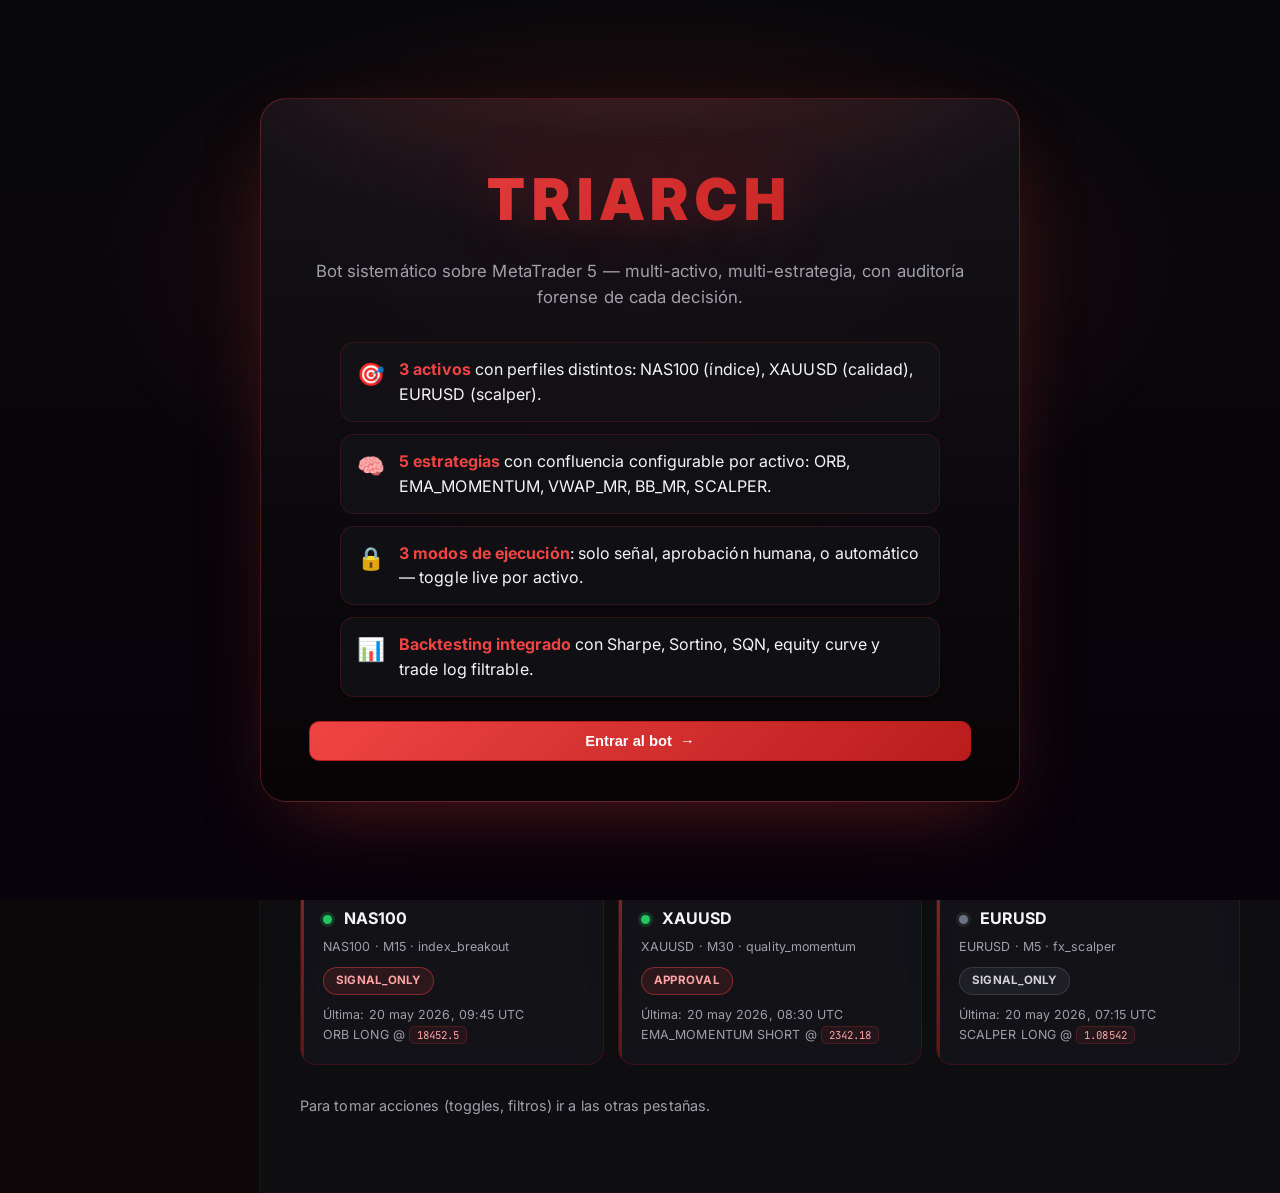
==== index.html @ b3f5ba9c "fix(web): serve dashboard from repo root for GH Pages" ====
<!doctype html>
<html lang="es">
<head>
    <meta charset="utf-8">
    <meta name="viewport" content="width=device-width, initial-scale=1, viewport-fit=cover">
    <meta name="theme-color" content="#0f0f12">
    <meta name="description" content="Triarch — bot de trading sistemático MT5 multi-activo. Dashboard estático en rojo y negro para hosting en GitHub Pages.">
    <title>Triarch · MT5 multi-asset bot</title>

    <link rel="preconnect" href="https://fonts.googleapis.com">
    <link rel="preconnect" href="https://fonts.gstatic.com" crossorigin>
    <link href="https://fonts.googleapis.com/css2?family=Inter:wght@400;500;600;700;800;900&family=JetBrains+Mono:wght@400;600&display=swap" rel="stylesheet">

    <link rel="stylesheet" href="./assets/css/styles.css">

    <link rel="icon" type="image/svg+xml" href="data:image/svg+xml,%3Csvg xmlns='http://www.w3.org/2000/svg' viewBox='0 0 32 32'%3E%3Cdefs%3E%3ClinearGradient id='g' x1='0%25' y1='0%25' x2='100%25' y2='100%25'%3E%3Cstop offset='0%25' stop-color='%23ef4444'/%3E%3Cstop offset='100%25' stop-color='%23b91c1c'/%3E%3C/linearGradient%3E%3C/defs%3E%3Crect width='32' height='32' rx='6' fill='%23090909'/%3E%3Cpath d='M16 5l9 16H7z' fill='url(%23g)'/%3E%3C/svg%3E">
</head>
<body>

<!-- ═══════════════ Splash ═══════════════ -->
<section class="splash" id="splash">
    <div class="splash-inner">
        <div class="splash-brand">TRIARCH</div>
        <div class="splash-tag">
            Bot sistemático sobre MetaTrader 5 — multi-activo, multi-estrategia,
            con auditoría forense de cada decisión.
        </div>
        <div class="splash-points">
            <div class="splash-point">
                <div class="icon">🎯</div>
                <div class="text"><b>3 activos</b> con perfiles distintos: NAS100 (índice), XAUUSD (calidad), EURUSD (scalper).</div>
            </div>
            <div class="splash-point">
                <div class="icon">🧠</div>
                <div class="text"><b>5 estrategias</b> con confluencia configurable por activo: ORB, EMA_MOMENTUM, VWAP_MR, BB_MR, SCALPER.</div>
            </div>
            <div class="splash-point">
                <div class="icon">🔒</div>
                <div class="text"><b>3 modos de ejecución</b>: solo señal, aprobación humana, o automático — toggle live por activo.</div>
            </div>
            <div class="splash-point">
                <div class="icon">📊</div>
                <div class="text"><b>Backtesting integrado</b> con Sharpe, Sortino, SQN, equity curve y trade log filtrable.</div>
            </div>
        </div>
        <button class="btn btn-primary btn-block" id="splash-enter">Entrar al bot &nbsp;→</button>
    </div>
</section>

<!-- ═══════════════ Layout ═══════════════ -->
<div class="layout">

    <!-- ─── Sidebar ─── -->
    <aside class="sidebar">
        <div class="side-brand">TRIARCH</div>
        <div class="side-tag">MT5 multi-asset bot</div>

        <div class="side-block">
            <div class="label">Entorno</div>
            <div class="value" id="side-env">— DESCONOCIDO</div>
        </div>

        <div class="side-block">
            <div class="label">Cuenta MT5</div>
            <div id="side-account"><div class="value"><span class="dot dot-gray"></span> Cargando…</div></div>
        </div>

        <div class="side-block">
            <div class="label">Kill switch global</div>
            <div id="side-kill"><div class="value"><span class="dot dot-gray"></span> Cargando…</div></div>
        </div>

        <div class="side-block">
            <div class="label">Atajos (CLI local)</div>
            <div class="side-mini" style="margin-top:6px"><code>python -m scripts.diagnose_mt5</code></div>
            <div class="side-mini"><code>python -m scripts.fetch_history</code></div>
            <div class="side-mini"><code>python -m scripts.backtest</code></div>
            <div class="side-mini"><code>python -m scripts.export_web</code></div>
        </div>

        <div class="side-footer">v0.4 · UI v4 · Crimson Black · static</div>
    </aside>

    <!-- ─── Main ─── -->
    <main class="main">

        <div class="header">
            <h1 class="title">🤖 <span class="accent">TRIARCH</span> Bot</h1>
            <div class="subtitle" id="header-subtitle">Cargando configuración…</div>
            <div class="side-mini" id="header-stamp" style="margin-top:8px"></div>
        </div>

        <div class="banner info" id="data-source-banner" style="display:none">
            ℹ Mostrando <b>datos de muestra</b>. Para ver datos reales del bot,
            genera <code>docs/data/state.json</code> con <code>python -m scripts.export_web</code> y vuelve a desplegar.
        </div>

        <!-- ═══ Tabs ═══ -->
        <div class="tabs">
            <button class="tab active" data-tab="home">🏠 Inicio</button>
            <button class="tab" data-tab="live">🎯 Vivo & Control</button>
            <button class="tab" data-tab="decisions">🧠 Decisiones</button>
            <button class="tab" data-tab="backtest">📊 Backtesting</button>
            <button class="tab" data-tab="data">📦 Datos</button>
        </div>

        <!-- ═══ Tab 1 — Inicio ═══ -->
        <section class="tab-panel active" data-panel="home">
            <h2 class="section-title">Resumen del día</h2>
            <p class="section-caption">Vista rápida de lo que está pasando ahora mismo.</p>

            <div class="metric-row" id="home-account-metrics"></div>

            <hr class="section-divider">

            <h3 class="section-title">Actividad últimas 24 horas</h3>
            <div class="kpi-grid" id="home-kpis"></div>

            <hr class="section-divider">

            <h3 class="section-title">Estado de cada activo</h3>
            <div class="assets-row" id="home-assets"></div>
            <p class="section-caption" style="margin-top:16px">
                Para tomar acciones (toggles, filtros) ir a las otras pestañas.
            </p>
        </section>

        <!-- ═══ Tab 2 — Vivo & Control ═══ -->
        <section class="tab-panel" data-panel="live">
            <h2 class="section-title">Cuenta conectada</h2>
            <div class="metric-row" id="live-account-metrics"></div>
            <p class="section-caption" id="live-account-caption"></p>

            <hr class="section-divider">

            <h3 class="section-title">Activos</h3>
            <p class="section-caption">
                Cada tarjeta resume el estado de un activo. El switch <b>Trades reales en MT5</b>
                se controla desde <code>config/runtime.yaml</code>; en la web se ve en modo lectura
                (refleja el último snapshot exportado).
            </p>
            <div id="live-assets"></div>

            <hr class="section-divider">

            <h3 class="section-title">Kill switch global</h3>
            <p class="section-caption">
                Para parar TODO de golpe: setea <code>TRIARCH_KILL=1</code> en <code>.env</code> y reinicia el
                proceso. El orchestrator chequea esto en cada tick y omite cualquier ejecución.
            </p>
        </section>

        <!-- ═══ Tab 3 — Decisiones ═══ -->
        <section class="tab-panel" data-panel="decisions">
            <h2 class="section-title">Por qué SÍ / por qué NO</h2>
            <p class="section-caption">
                Vista legible del audit trail. Pensada para revisar el día a día sin
                tener que descifrar códigos técnicos.
            </p>

            <div class="filter-bar">
                <div class="filter">
                    <label>Activo</label>
                    <select id="dec-symbol"></select>
                </div>
                <div class="filter">
                    <label>Estrategia</label>
                    <select id="dec-strategy"></select>
                </div>
                <div class="filter">
                    <label>Estado</label>
                    <select id="dec-status">
                        <option value="">(todos)</option>
                        <option value="taken">✅ Tomadas</option>
                        <option value="rejected">❌ Rechazadas</option>
                        <option value="closed">🏁 Cerradas</option>
                        <option value="new">🆕 Pendientes</option>
                    </select>
                </div>
                <div class="filter">
                    <label>Últimos N días</label>
                    <input type="number" id="dec-days" value="30" min="1" max="365">
                </div>
            </div>

            <div class="filter" style="margin-bottom:16px">
                <label>Dirección</label>
                <div class="radio-row" id="dec-dir-group">
                    <label><input type="radio" name="dec-dir" value="all" checked> (todas)</label>
                    <label><input type="radio" name="dec-dir" value="LONG"> LONG</label>
                    <label><input type="radio" name="dec-dir" value="SHORT"> SHORT</label>
                </div>
            </div>

            <div class="kpi-grid" id="dec-kpis"></div>

            <div id="dec-table-wrap"></div>

            <div style="margin-top:14px">
                <button class="btn" id="dec-download">⬇ Descargar como .txt</button>
            </div>
        </section>

        <!-- ═══ Tab 4 — Backtesting ═══ -->
        <section class="tab-panel" data-panel="backtest">
            <h2 class="section-title">Backtesting sobre histórico cacheado</h2>
            <p class="section-caption">
                Esta es una <b>vista de resultados</b>: la corrida real ocurre en local
                con <code>python -m scripts.backtest</code> y se exporta a JSON vía
                <code>python -m scripts.export_web</code>. La web muestra el último snapshot.
            </p>

            <div id="bt-results"></div>
        </section>

        <!-- ═══ Tab 5 — Datos ═══ -->
        <section class="tab-panel" data-panel="data">
            <h2 class="section-title">Datos crudos</h2>
            <div class="subtabs">
                <button class="subtab active" data-subgroup="data" data-subtab="signals">📈 Signals (cruda)</button>
                <button class="subtab" data-subgroup="data" data-subtab="evals">🔍 Evals (audit)</button>
                <button class="subtab" data-subgroup="data" data-subtab="stats">📦 Stats (agregados)</button>
            </div>

            <div class="subtab-panel active" data-subgroup="data" data-subtab="signals">
                <h3 class="section-title">Tabla cruda de señales</h3>
                <p class="section-caption">Vista sin traducciones — útil para debugging o exportar a otra herramienta.</p>
                <div class="filter" style="max-width:280px">
                    <label>Activo</label>
                    <select id="sig-symbol"></select>
                </div>
                <div id="sig-table-wrap" style="margin-top:14px"></div>
            </div>

            <div class="subtab-panel" data-subgroup="data" data-subtab="evals" style="display:none">
                <h3 class="section-title">Audit trail — cada evaluación de estrategia</h3>
                <p class="section-caption">Toda evaluación por vela queda registrada aquí, incluyendo las que no produjeron señal.</p>
                <div class="filter" style="max-width:280px">
                    <label>Activo</label>
                    <select id="evals-symbol"></select>
                </div>
                <div id="evals-table-wrap" style="margin-top:14px"></div>
            </div>

            <div class="subtab-panel" data-subgroup="data" data-subtab="stats" style="display:none">
                <h3 class="section-title">Agregados de los últimos 30 días</h3>
                <div id="stats-by-sym"></div>
                <div id="stats-by-strat" style="margin-top:18px"></div>
            </div>
        </section>

    </main>
</div>

<script src="./assets/js/app.js"></script>
</body>
</html>
---- assets/css/styles.css ----
/* ═══════════════════════════════════════════════════════════════
   TRIARCH — Crimson Black design system (UI v4 · static)
   ═══════════════════════════════════════════════════════════════ */
:root {
    --tri-bg-0: #08080a;
    --tri-bg-1: #0f0f12;
    --tri-bg-2: #14141a;
    --tri-card-bg: rgba(20, 20, 26, 0.78);
    --tri-card-bg-hi: rgba(28, 18, 22, 0.92);
    --tri-card-border: rgba(220, 38, 38, 0.18);
    --tri-card-border-hi: rgba(239, 68, 68, 0.55);

    --tri-red: #ef4444;
    --tri-red-deep: #b91c1c;
    --tri-red-soft: rgba(239, 68, 68, 0.12);
    --tri-red-glow: rgba(239, 68, 68, 0.35);
    --tri-crimson: #dc2626;

    --tri-text: #f5f5f7;
    --tri-text-muted: #a0a0aa;
    --tri-text-dim: #6b6b76;

    --tri-grad: linear-gradient(135deg, #ef4444 0%, #b91c1c 100%);
    --tri-grad-soft: linear-gradient(135deg, rgba(239, 68, 68, 0.18) 0%, rgba(185, 28, 28, 0.08) 100%);
    --tri-sidebar-w: 260px;
}

* { box-sizing: border-box; }
html, body { margin: 0; padding: 0; }

body {
    font-family: 'Inter', 'Segoe UI', system-ui, -apple-system, sans-serif;
    color: var(--tri-text);
    background:
        radial-gradient(1100px 600px at 12% -10%, rgba(239, 68, 68, 0.10), transparent 60%),
        radial-gradient(900px 500px at 100% 0%, rgba(185, 28, 28, 0.07), transparent 55%),
        linear-gradient(180deg, var(--tri-bg-0) 0%, var(--tri-bg-1) 100%);
    min-height: 100vh;
    line-height: 1.55;
    letter-spacing: 0.005em;
}

h1, h2, h3, h4 { margin: 0 0 6px 0; color: var(--tri-text); }
a { color: var(--tri-red); text-decoration: none; }
a:hover { color: #fca5a5; }
code {
    background: rgba(239, 68, 68, 0.08); color: #fca5a5;
    padding: 1px 7px; border-radius: 5px;
    border: 1px solid rgba(239, 68, 68, 0.18);
    font-family: 'JetBrains Mono', 'SF Mono', Consolas, monospace;
    font-size: 0.86em;
}

/* ─── Scrollbar ─── */
::-webkit-scrollbar { width: 10px; height: 10px; }
::-webkit-scrollbar-track { background: var(--tri-bg-1); }
::-webkit-scrollbar-thumb {
    background: linear-gradient(180deg, var(--tri-red-deep), #4b0d0d);
    border-radius: 8px;
}
::-webkit-scrollbar-thumb:hover { background: var(--tri-red); }

/* ═══════════════ Splash ═══════════════ */
.splash {
    position: fixed; inset: 0;
    background:
        radial-gradient(800px 400px at 50% 30%, rgba(239, 68, 68, 0.18), transparent 70%),
        linear-gradient(180deg, var(--tri-bg-0) 0%, #08020a 100%);
    z-index: 50;
    display: flex; align-items: center; justify-content: center;
    transition: opacity 600ms ease, visibility 0s 600ms;
}
.splash.hidden { opacity: 0; visibility: hidden; pointer-events: none; }
.splash-inner {
    max-width: 760px; width: calc(100% - 40px);
    padding: 56px 48px 40px;
    border-radius: 26px;
    background:
        radial-gradient(700px 300px at 50% -10%, rgba(239, 68, 68, 0.22), transparent 70%),
        linear-gradient(180deg, rgba(20, 20, 26, 0.85), rgba(8, 4, 6, 0.92));
    border: 1px solid rgba(239, 68, 68, 0.30);
    text-align: center;
    box-shadow: 0 30px 80px -30px var(--tri-red-glow);
    backdrop-filter: blur(8px);
}
.splash-brand {
    font-size: 3.6rem; font-weight: 900; letter-spacing: 0.12em;
    background: var(--tri-grad);
    -webkit-background-clip: text; background-clip: text; color: transparent;
    margin: 0; text-shadow: 0 0 60px rgba(239, 68, 68, 0.30);
}
.splash-tag {
    color: var(--tri-text-muted); margin-top: 14px;
    font-size: 1.05rem;
}
.splash-points {
    margin: 32px auto 24px; max-width: 600px; text-align: left;
    display: grid; gap: 12px;
}
.splash-point {
    display: flex; align-items: flex-start; gap: 14px;
    padding: 14px 16px; border-radius: 14px;
    background: rgba(20, 20, 26, 0.65);
    border: 1px solid var(--tri-card-border);
    transition: border-color 220ms ease, transform 220ms ease;
}
.splash-point:hover {
    border-color: var(--tri-card-border-hi);
    transform: translateX(4px);
}
.splash-point .icon { font-size: 1.4rem; }
.splash-point .text b { color: var(--tri-red); }

/* ═══════════════ Layout ═══════════════ */
.layout {
    display: grid;
    grid-template-columns: var(--tri-sidebar-w) 1fr;
    min-height: 100vh;
}

/* ─── Sidebar ─── */
.sidebar {
    background: linear-gradient(180deg, #0a0a0d 0%, #0d0709 100%);
    border-right: 1px solid rgba(239, 68, 68, 0.12);
    padding: 22px 18px;
    position: relative;
    overflow-y: auto;
}
.sidebar::after {
    content: ""; position: absolute; left: 0; right: 0; top: 0; height: 220px;
    background: radial-gradient(400px 200px at 50% 0%, rgba(239, 68, 68, 0.10), transparent 70%);
    pointer-events: none;
}
.side-brand {
    font-size: 1.8rem; font-weight: 900; letter-spacing: 0.12em;
    background: var(--tri-grad);
    -webkit-background-clip: text; background-clip: text; color: transparent;
    text-align: center; margin: 6px 0 2px;
    text-shadow: 0 0 30px rgba(239, 68, 68, 0.25);
    position: relative; z-index: 1;
}
.side-tag {
    text-align: center; color: var(--tri-text-muted);
    font-size: 0.72rem; letter-spacing: 0.18em;
    text-transform: uppercase; margin-bottom: 22px;
    position: relative; z-index: 1;
}
.side-block {
    background: rgba(20, 20, 26, 0.7);
    border: 1px solid var(--tri-card-border);
    border-radius: 12px;
    padding: 13px 15px;
    margin-bottom: 10px;
    transition: border-color 220ms ease;
    position: relative; z-index: 1;
}
.side-block:hover { border-color: var(--tri-card-border-hi); }
.side-block .label {
    font-size: 0.68rem; color: var(--tri-text-muted);
    text-transform: uppercase; letter-spacing: 0.10em; font-weight: 700;
}
.side-block .value {
    font-size: 0.95rem; margin-top: 4px; color: var(--tri-text); font-weight: 600;
}
.side-mini {
    font-size: 0.78rem; color: var(--tri-text-muted); margin-top: 4px;
}
.side-footer {
    text-align: center; color: var(--tri-text-dim);
    font-size: 0.74rem; letter-spacing: 0.08em;
    margin-top: 18px; position: relative; z-index: 1;
}

/* ─── Main ─── */
.main {
    padding: 28px 40px 60px;
    max-width: 1400px;
}
.header {
    padding: 24px 30px;
    border-radius: 18px;
    background:
        radial-gradient(700px 220px at 0% 0%, rgba(239, 68, 68, 0.20), transparent 70%),
        linear-gradient(135deg, rgba(20, 20, 26, 0.92), rgba(15, 7, 9, 0.92));
    border: 1px solid rgba(239, 68, 68, 0.30);
    margin-bottom: 22px;
    box-shadow: 0 12px 40px -22px var(--tri-red-glow);
}
.header .title { font-size: 1.85rem; font-weight: 900; letter-spacing: 0.04em; margin: 0; }
.header .title .accent {
    background: var(--tri-grad);
    -webkit-background-clip: text; background-clip: text; color: transparent;
}
.header .subtitle { color: var(--tri-text-muted); margin-top: 8px; font-size: 0.92rem; }

/* ─── Tabs ─── */
.tabs {
    display: flex; gap: 4px;
    background: rgba(15, 15, 18, 0.6);
    border: 1px solid var(--tri-card-border);
    border-radius: 14px;
    padding: 6px;
    margin-bottom: 20px;
    overflow-x: auto;
}
.tab {
    background: transparent;
    border: 0;
    border-radius: 10px;
    color: var(--tri-text-muted);
    padding: 9px 18px;
    font-weight: 600;
    font-size: 0.92rem;
    cursor: pointer;
    transition: color 200ms ease, background 200ms ease, box-shadow 200ms ease;
    white-space: nowrap;
}
.tab:hover { color: var(--tri-text); }
.tab.active {
    background: var(--tri-grad);
    color: #fff;
    box-shadow: 0 6px 20px -8px var(--tri-red-glow);
}
.tab-panel { display: none; }
.tab-panel.active { display: block; animation: fadein 240ms ease; }
@keyframes fadein { from { opacity: 0; transform: translateY(6px); } to { opacity: 1; transform: none; } }

/* ─── Section title ─── */
.section-title { font-size: 1.25rem; font-weight: 800; margin: 6px 0 4px; }
.section-caption { color: var(--tri-text-muted); margin: 0 0 16px; font-size: 0.9rem; }
.section-divider {
    border: 0; border-top: 1px solid var(--tri-card-border);
    margin: 26px 0;
}

/* ─── Cards ─── */
.card {
    background: var(--tri-card-bg);
    border: 1px solid var(--tri-card-border);
    border-radius: 16px;
    padding: 20px 22px;
    margin-bottom: 14px;
    position: relative;
    overflow: hidden;
    backdrop-filter: blur(8px);
    transition: border-color 220ms ease, transform 220ms ease, box-shadow 220ms ease;
}
.card::before {
    content: ""; position: absolute; left: 0; top: 0; bottom: 0;
    width: 3px; background: var(--tri-grad);
    opacity: 0.45; transition: opacity 220ms ease;
}
.card:hover {
    border-color: var(--tri-card-border-hi);
    box-shadow: 0 14px 40px -20px var(--tri-red-glow);
    transform: translateY(-2px);
}
.card:hover::before { opacity: 1; }
.card-bordered {
    border: 1px solid var(--tri-card-border);
    border-radius: 16px;
    padding: 22px;
    margin-bottom: 16px;
    background: rgba(20, 20, 26, 0.50);
}
.card-head {
    display: flex; justify-content: space-between; gap: 16px;
    align-items: flex-start; flex-wrap: wrap;
}

/* ─── Pills / dots ─── */
.pill {
    display: inline-flex; align-items: center; gap: 6px;
    padding: 4px 12px; border-radius: 999px;
    font-size: 0.72rem; font-weight: 700;
    margin-right: 6px;
    letter-spacing: 0.02em;
    text-transform: uppercase;
}
.pill-green  { background: rgba(34, 197, 94, 0.14);  color: #86efac; border: 1px solid rgba(34, 197, 94, 0.32); }
.pill-blue   { background: rgba(59, 130, 246, 0.12); color: #93c5fd; border: 1px solid rgba(59, 130, 246, 0.30); }
.pill-orange { background: rgba(249, 115, 22, 0.15); color: #fdba74; border: 1px solid rgba(249, 115, 22, 0.32); }
.pill-red    { background: var(--tri-red-soft);      color: #fca5a5; border: 1px solid rgba(239, 68, 68, 0.42); }
.pill-gray   { background: rgba(120, 120, 130, 0.13);color: #d1d1d6; border: 1px solid rgba(120, 120, 130, 0.30); }
.pill-accent { background: var(--tri-red-soft);      color: #fca5a5; border: 1px solid rgba(239, 68, 68, 0.45); }

.dot {
    display: inline-block; width: 9px; height: 9px;
    border-radius: 50%; margin-right: 8px; vertical-align: middle;
}
.dot-green  { background: #22c55e; box-shadow: 0 0 0 3px rgba(34, 197, 94, 0.20); }
.dot-red    { background: var(--tri-red); box-shadow: 0 0 0 3px rgba(239, 68, 68, 0.28); }
.dot-orange { background: #f97316; box-shadow: 0 0 0 3px rgba(249, 115, 22, 0.22); }
.dot-gray   { background: #6b7280; box-shadow: 0 0 0 3px rgba(120, 120, 120, 0.18); }

/* ─── KPI grid ─── */
.kpi-grid {
    display: grid;
    grid-template-columns: repeat(auto-fit, minmax(165px, 1fr));
    gap: 14px;
    margin: 14px 0;
}
.kpi {
    background: var(--tri-card-bg);
    border: 1px solid var(--tri-card-border);
    border-radius: 14px;
    padding: 16px 18px;
    position: relative;
    overflow: hidden;
    transition: transform 220ms ease, border-color 220ms ease, box-shadow 220ms ease;
}
.kpi::after {
    content: ""; position: absolute; top: 0; left: 0; right: 0; height: 2px;
    background: var(--tri-grad); opacity: 0.5;
}
.kpi:hover {
    transform: translateY(-3px);
    border-color: var(--tri-card-border-hi);
    box-shadow: 0 14px 36px -22px var(--tri-red-glow);
}
.kpi .label {
    font-size: 0.7rem; color: var(--tri-text-muted);
    text-transform: uppercase; letter-spacing: 0.08em; font-weight: 700;
}
.kpi .value {
    font-size: 1.55rem; font-weight: 800; margin-top: 6px; color: var(--tri-text);
}
.kpi .sub { font-size: 0.78rem; color: var(--tri-text-muted); margin-top: 4px; }
.kpi .delta-up   { color: #86efac; }
.kpi .delta-down { color: #fca5a5; }

/* ─── Metric inline ─── */
.metric-row {
    display: grid;
    grid-template-columns: repeat(auto-fit, minmax(160px, 1fr));
    gap: 12px;
}
.metric {
    background: var(--tri-card-bg);
    border: 1px solid var(--tri-card-border);
    border-radius: 14px;
    padding: 14px 16px;
    transition: border-color 220ms ease, transform 220ms ease;
}
.metric:hover { border-color: var(--tri-card-border-hi); transform: translateY(-2px); }
.metric .label {
    color: var(--tri-text-muted);
    text-transform: uppercase; letter-spacing: 0.07em; font-weight: 700;
    font-size: 0.72rem;
}
.metric .value {
    color: var(--tri-text);
    font-weight: 800; font-size: 1.35rem; margin-top: 4px;
}

/* ─── Filters bar ─── */
.filter-bar {
    display: grid;
    grid-template-columns: repeat(auto-fit, minmax(180px, 1fr));
    gap: 12px;
    margin-bottom: 16px;
}
.filter {
    display: flex; flex-direction: column; gap: 6px;
}
.filter label {
    color: var(--tri-text-muted);
    font-size: 0.74rem; text-transform: uppercase;
    letter-spacing: 0.06em; font-weight: 700;
}
select, input[type="date"], input[type="number"], input[type="text"] {
    background: rgba(15, 15, 18, 0.8);
    border: 1px solid var(--tri-card-border);
    color: var(--tri-text);
    border-radius: 10px;
    padding: 8px 12px;
    font: inherit;
    transition: border-color 220ms ease, box-shadow 220ms ease;
}
select:focus, input:focus {
    outline: none;
    border-color: var(--tri-red);
    box-shadow: 0 0 0 3px rgba(239, 68, 68, 0.15);
}

.radio-row { display: flex; gap: 10px; flex-wrap: wrap; margin-bottom: 16px; }
.radio-row label {
    background: rgba(20, 20, 26, 0.6);
    border: 1px solid var(--tri-card-border);
    border-radius: 999px;
    padding: 6px 14px;
    cursor: pointer;
    color: var(--tri-text-muted);
    font-size: 0.86rem; font-weight: 600;
    transition: all 200ms ease;
}
.radio-row label:hover { color: var(--tri-text); border-color: var(--tri-card-border-hi); }
.radio-row input[type="radio"] { display: none; }
.radio-row input[type="radio"]:checked + span {
    color: #fff;
}
.radio-row input[type="radio"]:checked ~ label,
.radio-row label.checked {
    background: var(--tri-grad);
    border-color: var(--tri-red-deep);
    color: #fff;
    box-shadow: 0 6px 18px -8px var(--tri-red-glow);
}

/* ─── Buttons ─── */
.btn {
    display: inline-flex; align-items: center; gap: 8px;
    border-radius: 10px;
    border: 1px solid rgba(239, 68, 68, 0.30);
    background: rgba(239, 68, 68, 0.05);
    color: var(--tri-text);
    font-weight: 600;
    padding: 9px 16px;
    cursor: pointer;
    text-decoration: none;
    transition: all 200ms ease;
    font-size: 0.92rem;
}
.btn:hover {
    background: var(--tri-grad);
    border-color: var(--tri-red);
    color: #fff;
    box-shadow: 0 8px 24px -10px var(--tri-red-glow);
    transform: translateY(-1px);
}
.btn-primary {
    background: var(--tri-grad);
    border-color: var(--tri-red-deep);
    color: #fff;
}
.btn-primary:hover {
    background: linear-gradient(135deg, #dc2626 0%, #991b1b 100%);
}
.btn-block { width: 100%; justify-content: center; padding: 11px 18px; }

/* ─── Toggle ─── */
.toggle {
    display: inline-flex; align-items: center; gap: 10px;
    cursor: not-allowed;
    user-select: none;
}
.toggle input { display: none; }
.toggle-track {
    width: 42px; height: 24px;
    background: rgba(120, 120, 130, 0.25);
    border-radius: 999px;
    position: relative;
    border: 1px solid var(--tri-card-border);
    transition: background 200ms ease;
}
.toggle-track::after {
    content: ""; position: absolute;
    width: 18px; height: 18px;
    border-radius: 50%;
    background: #f5f5f7;
    top: 2px; left: 2px;
    transition: left 200ms ease, background 200ms ease;
}
.toggle input:checked + .toggle-track {
    background: var(--tri-grad);
}
.toggle input:checked + .toggle-track::after {
    left: 22px;
    background: #fff;
}
.toggle-label { color: var(--tri-text-muted); font-size: 0.86rem; }

/* ─── Tables ─── */
.table-wrap {
    overflow: auto; max-height: 540px;
    border: 1px solid var(--tri-card-border);
    border-radius: 12px;
    background: rgba(15, 15, 18, 0.4);
}
table {
    width: 100%;
    border-collapse: collapse;
    font-size: 0.88rem;
}
thead th {
    background: rgba(20, 8, 12, 0.95);
    color: var(--tri-text-muted);
    text-transform: uppercase;
    letter-spacing: 0.06em;
    font-size: 0.72rem;
    font-weight: 700;
    padding: 10px 14px;
    text-align: left;
    border-bottom: 1px solid var(--tri-card-border);
    position: sticky; top: 0;
    backdrop-filter: blur(4px);
}
tbody td {
    padding: 9px 14px;
    border-bottom: 1px solid rgba(255, 255, 255, 0.04);
    color: var(--tri-text);
}
tbody tr:hover td {
    background: rgba(239, 68, 68, 0.04);
}
tbody td.num { font-variant-numeric: tabular-nums; }
tbody td.pos { color: #86efac; }
tbody td.neg { color: #fca5a5; }

/* ─── Empty state ─── */
.empty {
    text-align: center; padding: 40px 20px;
    border: 1px dashed var(--tri-card-border);
    border-radius: 16px; color: var(--tri-text-muted);
    background: rgba(20, 20, 26, 0.4);
}
.empty .emoji { font-size: 2.2rem; opacity: 0.6; margin-bottom: 8px; }
.empty .mini { font-size: 0.82rem; color: var(--tri-text-dim); margin-top: 6px; }

/* ─── Banner ─── */
.banner {
    background: rgba(249, 115, 22, 0.10);
    border: 1px solid rgba(249, 115, 22, 0.30);
    border-radius: 12px;
    padding: 12px 16px;
    color: #fdba74;
    margin-bottom: 16px;
    font-size: 0.9rem;
}
.banner.info {
    background: rgba(59, 130, 246, 0.08);
    border-color: rgba(59, 130, 246, 0.28);
    color: #93c5fd;
}

/* ─── Equity chart ─── */
.chart-wrap {
    background: rgba(20, 20, 26, 0.5);
    border: 1px solid var(--tri-card-border);
    border-radius: 12px;
    padding: 14px;
    margin: 14px 0;
}
canvas { max-width: 100%; }

/* ─── Activos grid (Inicio) ─── */
.assets-row {
    display: grid;
    grid-template-columns: repeat(auto-fit, minmax(220px, 1fr));
    gap: 14px;
    margin-top: 12px;
}

/* ─── Sub-tabs (Datos) ─── */
.subtabs {
    display: flex; gap: 4px;
    background: rgba(15, 15, 18, 0.4);
    border: 1px solid var(--tri-card-border);
    border-radius: 12px;
    padding: 5px;
    margin: 16px 0;
    width: fit-content;
}
.subtab {
    background: transparent;
    border: 0; border-radius: 8px;
    color: var(--tri-text-muted);
    padding: 7px 14px;
    font-weight: 600; font-size: 0.86rem;
    cursor: pointer;
    transition: all 200ms ease;
}
.subtab:hover { color: var(--tri-text); }
.subtab.active {
    background: var(--tri-red-soft);
    color: var(--tri-red);
    border: 1px solid rgba(239, 68, 68, 0.30);
}

/* ─── Mobile ─── */
@media (max-width: 980px) {
    .layout { grid-template-columns: 1fr; }
    .sidebar {
        border-right: 0;
        border-bottom: 1px solid rgba(239, 68, 68, 0.12);
        max-height: none;
    }
    .main { padding: 22px 18px 50px; }
    .header { padding: 18px 20px; }
    .header .title { font-size: 1.4rem; }
    .splash-inner { padding: 36px 22px 28px; }
    .splash-brand { font-size: 2.5rem; }
}
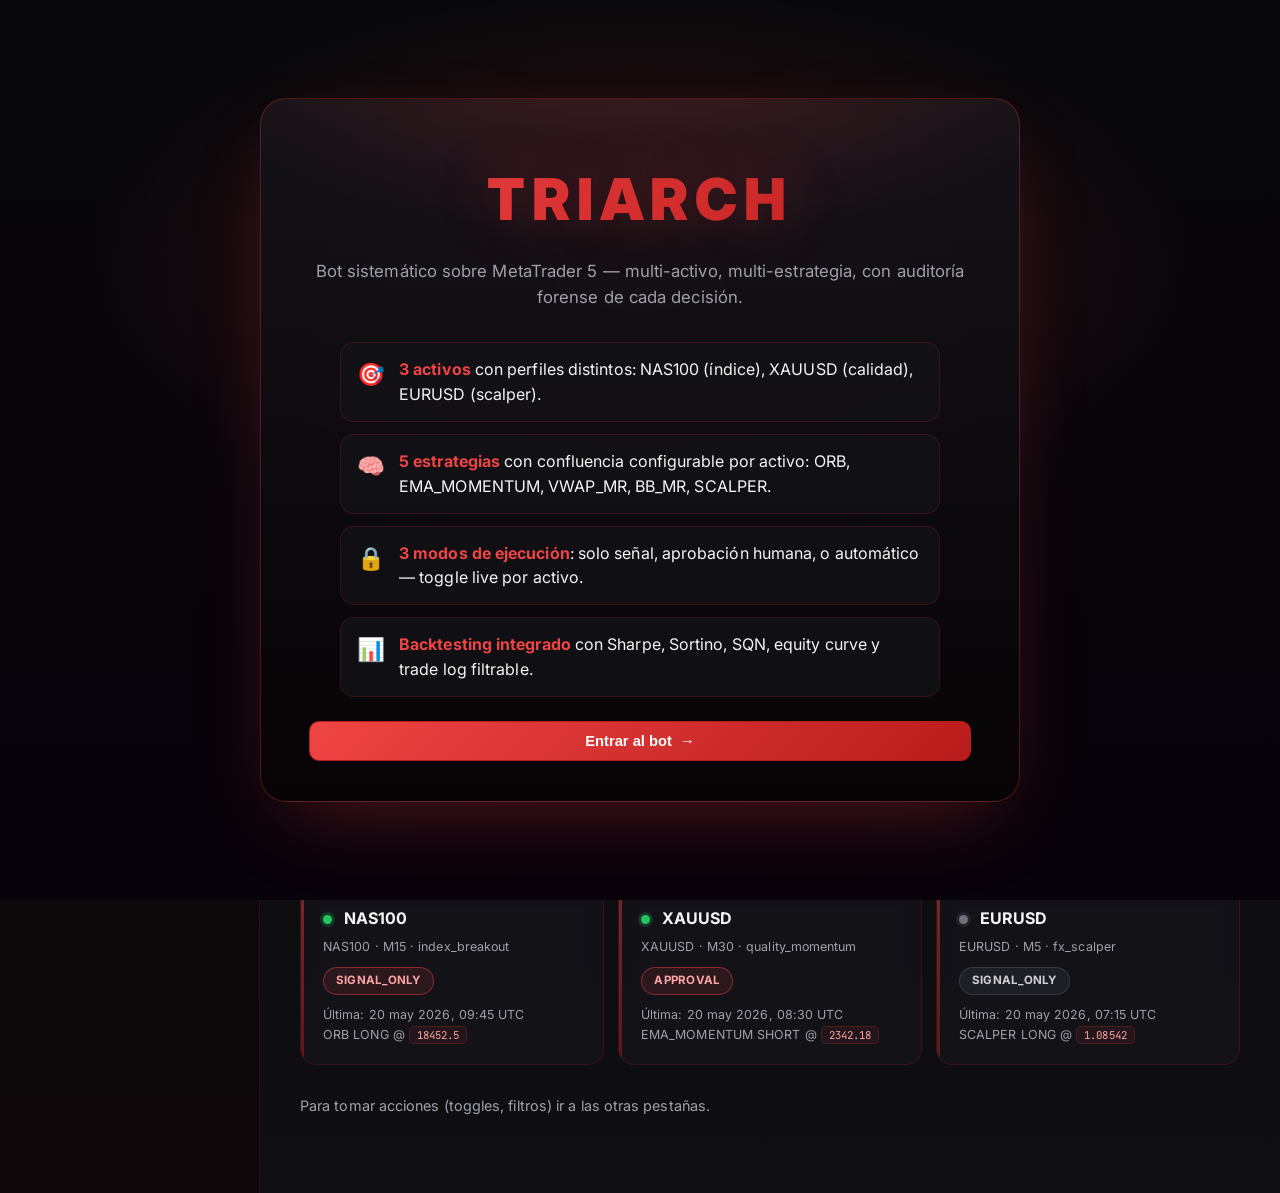
==== commit d2b0a0fa: "feat(v0.6): backtester en JS — correr backtests desde el browser GH Pages no puede ejecutar Python, " ====
--- a/index.html
+++ b/index.html
@@ -203,12 +203,46 @@
 
         <!-- ═══ Tab 4 — Backtesting ═══ -->
         <section class="tab-panel" data-panel="backtest">
-            <h2 class="section-title">Backtesting sobre histórico cacheado</h2>
-            <p class="section-caption">
-                Esta es una <b>vista de resultados</b>: la corrida real ocurre en local
-                con <code>python -m scripts.backtest</code> y se exporta a JSON vía
-                <code>python -m scripts.export_web</code>. La web muestra el último snapshot.
-            </p>
+            <h2 class="section-title">Backtesting interactivo (corre en tu navegador)</h2>
+            <p class="section-caption">
+                El motor de backtest está portado a JavaScript y corre directamente en el browser.
+                Carga los OHLC históricos pre-calculados (<code>data/ohlc/&lt;symbol&gt;.json</code>),
+                aplica las estrategias del activo en el rango temporal elegido, y reporta WR, PF,
+                Sharpe, Sortino, SQN, equity curve y trade log — sin tocar el servidor.
+            </p>
+
+            <div class="filter-bar">
+                <div class="filter">
+                    <label>Desde</label>
+                    <input type="date" id="bt-from">
+                </div>
+                <div class="filter">
+                    <label>Hasta</label>
+                    <input type="date" id="bt-to">
+                </div>
+                <div class="filter">
+                    <label>Activo</label>
+                    <select id="bt-symbol-filter">
+                        <option value="">(todos)</option>
+                    </select>
+                </div>
+                <div class="filter">
+                    <label>&nbsp;</label>
+                    <button class="btn btn-primary" id="bt-run">▶ Correr backtest</button>
+                </div>
+            </div>
+
+            <div class="radio-row" id="bt-preset-row">
+                <button class="btn" data-bt-preset="1m">1M</button>
+                <button class="btn" data-bt-preset="3m">3M</button>
+                <button class="btn" data-bt-preset="6m">6M</button>
+                <button class="btn" data-bt-preset="ytd">YTD</button>
+                <button class="btn" data-bt-preset="1y">1Y</button>
+                <button class="btn" data-bt-preset="all">Todo</button>
+                <button class="btn" id="bt-reset">↺ Reset rango</button>
+            </div>
+
+            <div id="bt-status" class="side-mini" style="margin-bottom:12px"></div>
 
             <div id="bt-results"></div>
         </section>
@@ -252,6 +286,7 @@
     </main>
 </div>
 
+<script src="./assets/js/bt-engine.js"></script>
 <script src="./assets/js/app.js"></script>
 </body>
 </html>
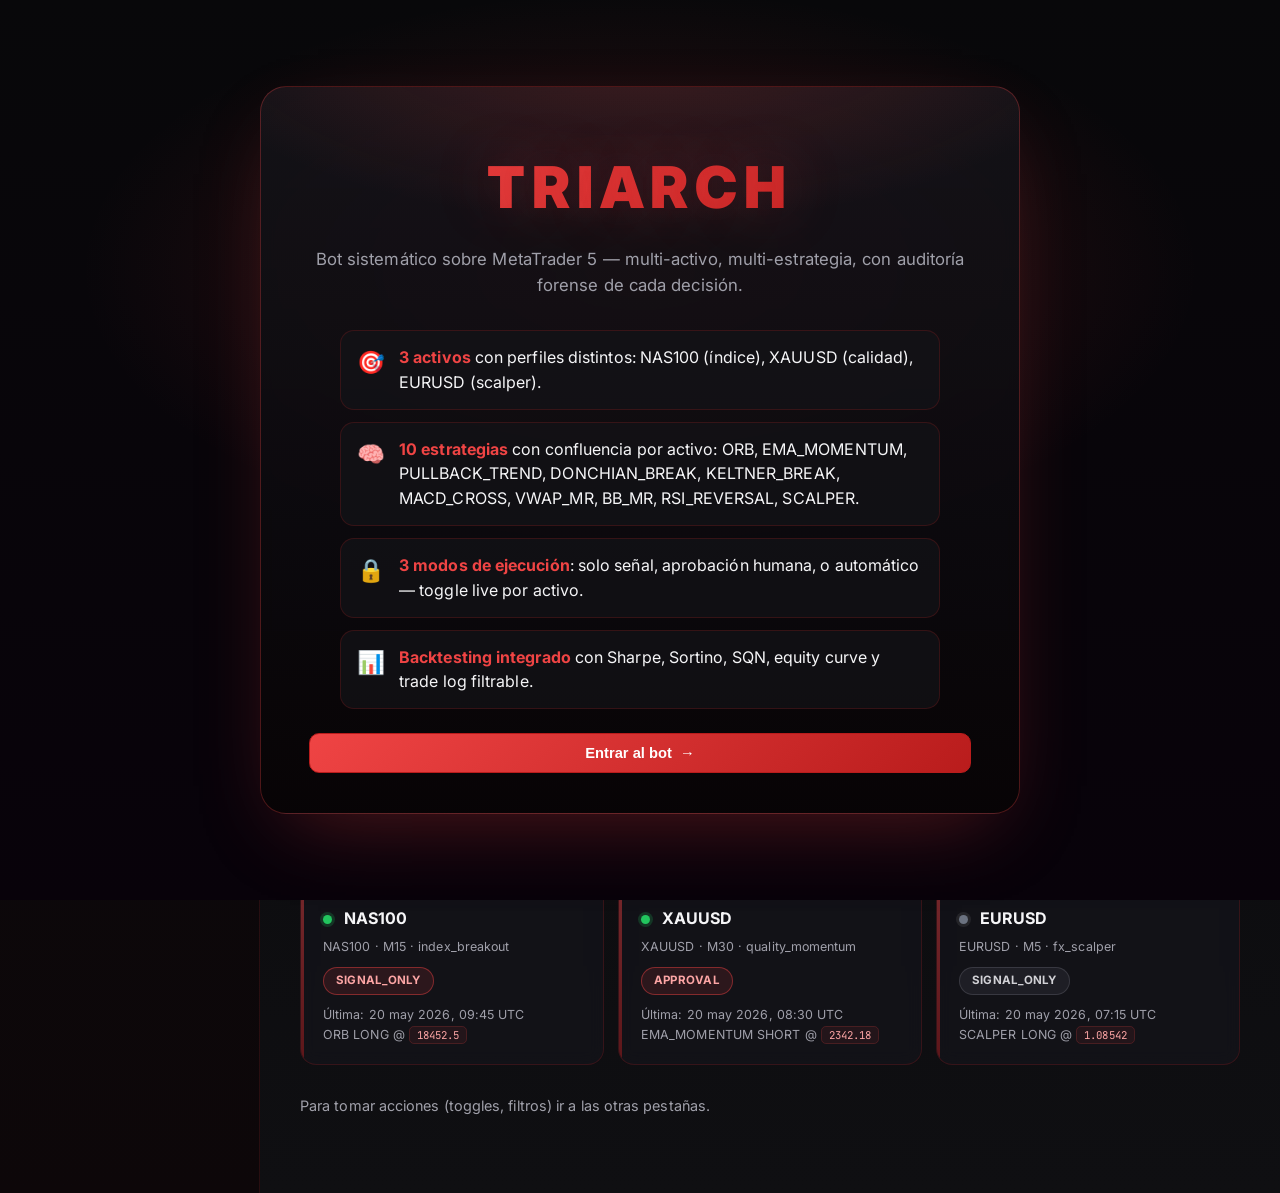
==== commit b9a87d67: "feat(v0.8): ejecución real de órdenes en demo + backtest robusto PARTE A — el bot ahora SÍ ejecuta ó" ====
--- a/index.html
+++ b/index.html
@@ -32,7 +32,7 @@
             </div>
             <div class="splash-point">
                 <div class="icon">🧠</div>
-                <div class="text"><b>5 estrategias</b> con confluencia configurable por activo: ORB, EMA_MOMENTUM, VWAP_MR, BB_MR, SCALPER.</div>
+                <div class="text"><b>10 estrategias</b> con confluencia por activo: ORB, EMA_MOMENTUM, PULLBACK_TREND, DONCHIAN_BREAK, KELTNER_BREAK, MACD_CROSS, VWAP_MR, BB_MR, RSI_REVERSAL, SCALPER.</div>
             </div>
             <div class="splash-point">
                 <div class="icon">🔒</div>
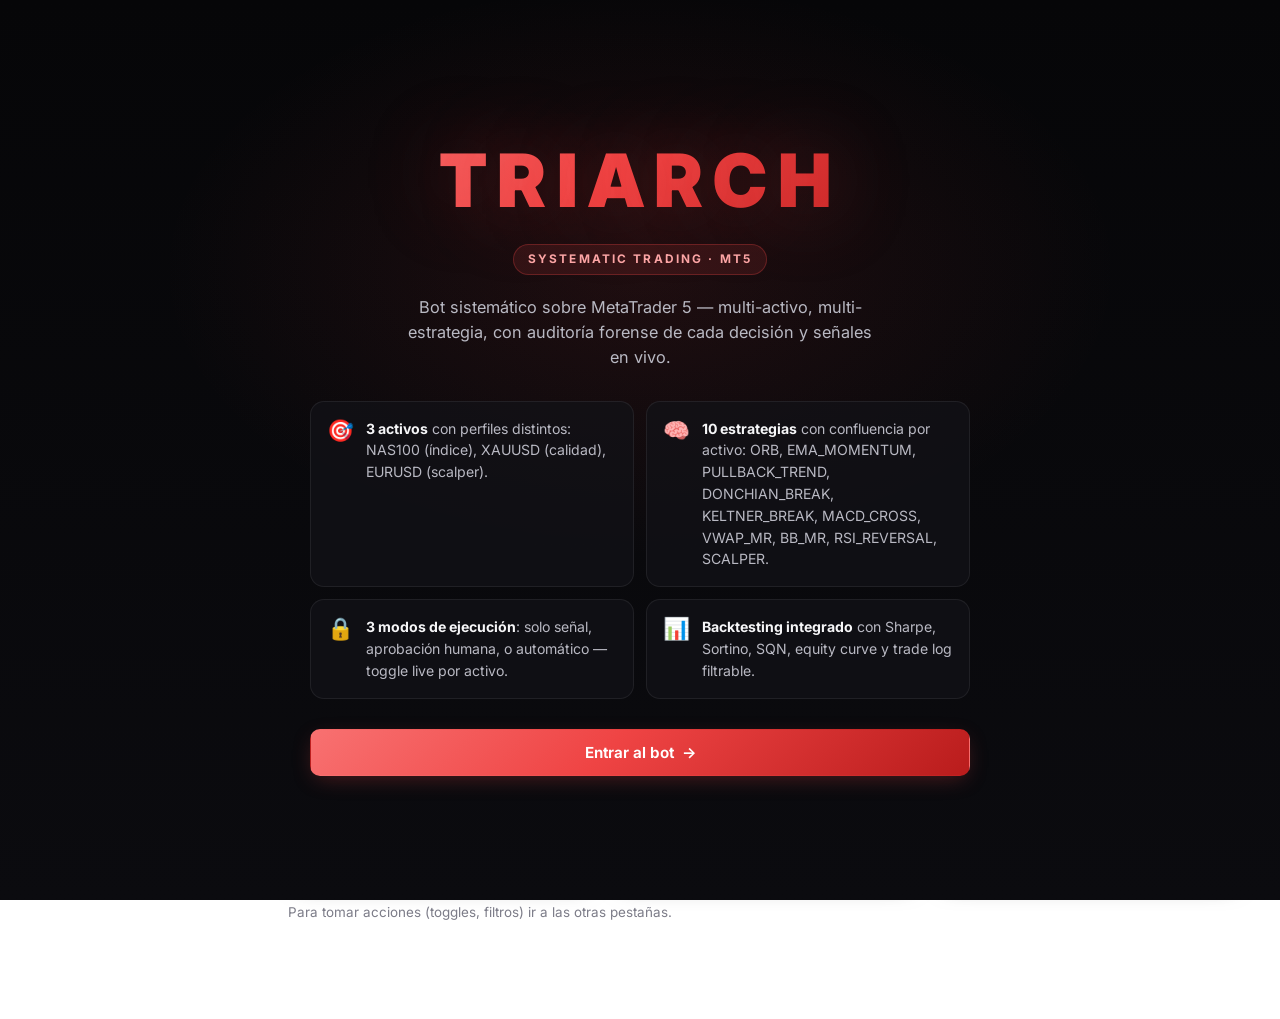
==== commit 05b2aaee: "feat(v0.10): calibración time-stop + oro M15 + AUTO total + UI v5 Crimson Pro Calibración (sweep + w" ====
--- a/index.html
+++ b/index.html
@@ -21,9 +21,10 @@
 <section class="splash" id="splash">
     <div class="splash-inner">
         <div class="splash-brand">TRIARCH</div>
+        <div><span class="splash-sub">Systematic Trading · MT5</span></div>
         <div class="splash-tag">
             Bot sistemático sobre MetaTrader 5 — multi-activo, multi-estrategia,
-            con auditoría forense de cada decisión.
+            con auditoría forense de cada decisión y señales en vivo.
         </div>
         <div class="splash-points">
             <div class="splash-point">
@@ -78,16 +79,23 @@
             <div class="side-mini"><code>python -m scripts.export_web</code></div>
         </div>
 
-        <div class="side-footer">v0.4 · UI v4 · Crimson Black · static</div>
+        <div class="side-footer">v0.10 · UI v5 · Crimson Pro</div>
     </aside>
 
     <!-- ─── Main ─── -->
     <main class="main">
 
         <div class="header">
-            <h1 class="title">🤖 <span class="accent">TRIARCH</span> Bot</h1>
-            <div class="subtitle" id="header-subtitle">Cargando configuración…</div>
-            <div class="side-mini" id="header-stamp" style="margin-top:8px"></div>
+            <div class="header-row">
+                <div>
+                    <h1 class="title"><span class="accent">TRIARCH</span> · Trading Bot</h1>
+                    <div class="subtitle" id="header-subtitle">Cargando configuración…</div>
+                </div>
+                <div style="text-align:right">
+                    <span class="live-chip off" id="live-chip"><span class="pulse"></span><span id="live-chip-text">Conectando…</span></span>
+                    <div class="side-mini" id="header-stamp" style="margin-top:8px"></div>
+                </div>
+            </div>
         </div>
 
         <div class="banner info" id="data-source-banner" style="display:none">
@@ -98,6 +106,7 @@
         <!-- ═══ Tabs ═══ -->
         <div class="tabs">
             <button class="tab active" data-tab="home">🏠 Inicio</button>
+            <button class="tab" data-tab="signals">📡 Señales</button>
             <button class="tab" data-tab="live">🎯 Vivo & Control</button>
             <button class="tab" data-tab="decisions">🧠 Decisiones</button>
             <button class="tab" data-tab="backtest">📊 Backtesting</button>
@@ -123,6 +132,38 @@
             <p class="section-caption" style="margin-top:16px">
                 Para tomar acciones (toggles, filtros) ir a las otras pestañas.
             </p>
+        </section>
+
+        <!-- ═══ Tab — Señales (feed estilo Telegram) ═══ -->
+        <section class="tab-panel" data-panel="signals">
+            <h2 class="section-title">Feed de señales</h2>
+            <p class="section-caption">
+                Las mismas señales que llegan a Telegram, en vivo. Cada tarjeta muestra
+                entrada, stop, take-profit, riesgo/beneficio y el estado actual de la operación.
+            </p>
+
+            <div class="filter-bar">
+                <div class="filter">
+                    <label>Activo</label>
+                    <select id="feed-symbol"></select>
+                </div>
+                <div class="filter">
+                    <label>Mostrar</label>
+                    <select id="feed-scope">
+                        <option value="actionable">Señales operables (como Telegram)</option>
+                        <option value="open">Posiciones abiertas</option>
+                        <option value="closed">Cerradas (con resultado)</option>
+                        <option value="all">Todo (incluye rechazadas)</option>
+                    </select>
+                </div>
+                <div class="filter">
+                    <label>Últimos N días</label>
+                    <input type="number" id="feed-days" value="14" min="1" max="365">
+                </div>
+            </div>
+
+            <div class="sig-count" id="feed-count"></div>
+            <div class="sig-feed" id="feed-list"></div>
         </section>
 
         <!-- ═══ Tab 2 — Vivo & Control ═══ -->
--- a/assets/css/styles.css
+++ b/assets/css/styles.css
@@ -1,593 +1,536 @@
 /* ═══════════════════════════════════════════════════════════════
-   TRIARCH — Crimson Black design system (UI v4 · static)
+   TRIARCH — UI v5 "Crimson Pro"
+   Sistema visual profesional para el dashboard estático.
+   Identidad: negro profundo + rojo crimson + Inter/JetBrains Mono.
    ═══════════════════════════════════════════════════════════════ */
+
 :root {
-    --tri-bg-0: #08080a;
-    --tri-bg-1: #0f0f12;
-    --tri-bg-2: #14141a;
-    --tri-card-bg: rgba(20, 20, 26, 0.78);
-    --tri-card-bg-hi: rgba(28, 18, 22, 0.92);
-    --tri-card-border: rgba(220, 38, 38, 0.18);
-    --tri-card-border-hi: rgba(239, 68, 68, 0.55);
-
-    --tri-red: #ef4444;
-    --tri-red-deep: #b91c1c;
-    --tri-red-soft: rgba(239, 68, 68, 0.12);
-    --tri-red-glow: rgba(239, 68, 68, 0.35);
-    --tri-crimson: #dc2626;
-
-    --tri-text: #f5f5f7;
-    --tri-text-muted: #a0a0aa;
-    --tri-text-dim: #6b6b76;
-
-    --tri-grad: linear-gradient(135deg, #ef4444 0%, #b91c1c 100%);
-    --tri-grad-soft: linear-gradient(135deg, rgba(239, 68, 68, 0.18) 0%, rgba(185, 28, 28, 0.08) 100%);
-    --tri-sidebar-w: 260px;
+    /* Superficie */
+    --bg-0: #070709;
+    --bg-1: #0c0c10;
+    --bg-2: #121218;
+    --bg-3: #17171f;
+    --card: rgba(18, 18, 24, 0.72);
+    --card-solid: #14141b;
+    --line: rgba(255, 255, 255, 0.07);
+    --line-strong: rgba(255, 255, 255, 0.12);
+
+    /* Marca */
+    --red: #ef4444;
+    --red-deep: #b91c1c;
+    --red-soft: rgba(239, 68, 68, 0.12);
+    --red-line: rgba(239, 68, 68, 0.28);
+    --red-glow: rgba(239, 68, 68, 0.35);
+    --grad-brand: linear-gradient(135deg, #f87171 0%, #ef4444 45%, #b91c1c 100%);
+
+    /* Texto */
+    --tx-1: #f6f6f8;
+    --tx-2: #b9b9c3;
+    --tx-3: #7c7c88;
+
+    /* Semánticos */
+    --green: #34d399;  --green-soft: rgba(52, 211, 153, 0.12);  --green-line: rgba(52, 211, 153, 0.32);
+    --blue: #60a5fa;   --blue-soft: rgba(96, 165, 250, 0.12);   --blue-line: rgba(96, 165, 250, 0.32);
+    --orange: #fbbf24; --orange-soft: rgba(251, 191, 36, 0.12); --orange-line: rgba(251, 191, 36, 0.32);
+    --gray: #9ca3af;   --gray-soft: rgba(156, 163, 175, 0.10);  --gray-line: rgba(156, 163, 175, 0.26);
+
+    --radius: 14px;
+    --radius-sm: 10px;
+    --shadow-1: 0 1px 2px rgba(0,0,0,.5), 0 8px 24px -12px rgba(0,0,0,.6);
+    --shadow-2: 0 2px 6px rgba(0,0,0,.45), 0 18px 48px -18px rgba(0,0,0,.75);
+    --font: 'Inter', 'Segoe UI', system-ui, -apple-system, sans-serif;
+    --mono: 'JetBrains Mono', ui-monospace, 'Cascadia Code', Consolas, monospace;
 }
 
 * { box-sizing: border-box; }
-html, body { margin: 0; padding: 0; }
+html { scroll-behavior: smooth; }
 
 body {
-    font-family: 'Inter', 'Segoe UI', system-ui, -apple-system, sans-serif;
-    color: var(--tri-text);
+    margin: 0;
+    font-family: var(--font);
+    font-size: 14.5px;
+    line-height: 1.55;
+    color: var(--tx-1);
     background:
-        radial-gradient(1100px 600px at 12% -10%, rgba(239, 68, 68, 0.10), transparent 60%),
-        radial-gradient(900px 500px at 100% 0%, rgba(185, 28, 28, 0.07), transparent 55%),
-        linear-gradient(180deg, var(--tri-bg-0) 0%, var(--tri-bg-1) 100%);
-    min-height: 100vh;
-    line-height: 1.55;
-    letter-spacing: 0.005em;
-}
-
-h1, h2, h3, h4 { margin: 0 0 6px 0; color: var(--tri-text); }
-a { color: var(--tri-red); text-decoration: none; }
-a:hover { color: #fca5a5; }
+        radial-gradient(1100px 520px at 12% -8%, rgba(239,68,68,.07), transparent 60%),
+        radial-gradient(900px 500px at 95% 0%, rgba(185,28,28,.05), transparent 55%),
+        linear-gradient(180deg, var(--bg-0) 0%, var(--bg-1) 100%);
+    background-attachment: fixed;
+    -webkit-font-smoothing: antialiased;
+}
+
 code {
-    background: rgba(239, 68, 68, 0.08); color: #fca5a5;
-    padding: 1px 7px; border-radius: 5px;
-    border: 1px solid rgba(239, 68, 68, 0.18);
-    font-family: 'JetBrains Mono', 'SF Mono', Consolas, monospace;
-    font-size: 0.86em;
-}
-
-/* ─── Scrollbar ─── */
+    font-family: var(--mono);
+    font-size: .82em;
+    background: rgba(255,255,255,.06);
+    border: 1px solid var(--line);
+    padding: 1.5px 6px;
+    border-radius: 6px;
+    color: #fca5a5;
+}
+
+::selection { background: rgba(239,68,68,.35); }
+
+/* Scrollbar */
 ::-webkit-scrollbar { width: 10px; height: 10px; }
-::-webkit-scrollbar-track { background: var(--tri-bg-1); }
+::-webkit-scrollbar-track { background: transparent; }
 ::-webkit-scrollbar-thumb {
-    background: linear-gradient(180deg, var(--tri-red-deep), #4b0d0d);
-    border-radius: 8px;
-}
-::-webkit-scrollbar-thumb:hover { background: var(--tri-red); }
+    background: linear-gradient(180deg, #3a3a46, #26262e);
+    border-radius: 8px; border: 2px solid var(--bg-1);
+}
+::-webkit-scrollbar-thumb:hover { background: var(--red-deep); }
 
 /* ═══════════════ Splash ═══════════════ */
 .splash {
-    position: fixed; inset: 0;
+    position: fixed; inset: 0; z-index: 100;
+    display: flex; align-items: center; justify-content: center;
     background:
-        radial-gradient(800px 400px at 50% 30%, rgba(239, 68, 68, 0.18), transparent 70%),
-        linear-gradient(180deg, var(--tri-bg-0) 0%, #08020a 100%);
-    z-index: 50;
-    display: flex; align-items: center; justify-content: center;
-    transition: opacity 600ms ease, visibility 0s 600ms;
+        radial-gradient(800px 480px at 50% 30%, rgba(239,68,68,.10), transparent 60%),
+        linear-gradient(180deg, #060608, #0b0b0f);
+    opacity: 1; transition: opacity .45s ease, visibility .45s;
+    overflow-y: auto; padding: 24px;
 }
 .splash.hidden { opacity: 0; visibility: hidden; pointer-events: none; }
-.splash-inner {
-    max-width: 760px; width: calc(100% - 40px);
-    padding: 56px 48px 40px;
-    border-radius: 26px;
+.splash-inner { max-width: 660px; width: 100%; text-align: center; animation: rise .6s ease both; }
+@keyframes rise { from { transform: translateY(14px); opacity: 0 } to { transform: none; opacity: 1 } }
+
+.splash-brand {
+    font-size: clamp(3rem, 9vw, 4.6rem);
+    font-weight: 900; letter-spacing: .14em;
+    background: var(--grad-brand);
+    -webkit-background-clip: text; background-clip: text; color: transparent;
+    text-shadow: 0 0 80px var(--red-glow);
+}
+.splash-sub {
+    display: inline-flex; align-items: center; gap: 8px;
+    margin-top: 6px; padding: 5px 14px;
+    border: 1px solid var(--red-line); border-radius: 999px;
+    background: var(--red-soft);
+    font-size: .74rem; font-weight: 700; letter-spacing: .18em; text-transform: uppercase;
+    color: #fca5a5;
+}
+.splash-tag { color: var(--tx-2); margin: 20px auto 30px; max-width: 480px; font-size: 1.02rem; }
+.splash-points {
+    display: grid; grid-template-columns: repeat(2, 1fr); gap: 12px;
+    margin-bottom: 30px; text-align: left;
+}
+.splash-point {
+    display: flex; gap: 12px; align-items: flex-start;
+    background: var(--card); border: 1px solid var(--line);
+    border-radius: var(--radius); padding: 16px;
+    backdrop-filter: blur(8px);
+    transition: border-color .25s, transform .25s;
+}
+.splash-point:hover { border-color: var(--red-line); transform: translateY(-2px); }
+.splash-point .icon { font-size: 1.35rem; line-height: 1.2; }
+.splash-point .text { color: var(--tx-2); font-size: .88rem; }
+.splash-point .text b { color: var(--tx-1); }
+
+/* ═══════════════ Layout ═══════════════ */
+.layout { display: flex; min-height: 100vh; }
+
+.sidebar {
+    width: 252px; flex-shrink: 0;
+    padding: 26px 20px;
+    border-right: 1px solid var(--line);
+    background: linear-gradient(180deg, rgba(239,68,68,.05), transparent 220px), rgba(8,8,11,.88);
+    position: sticky; top: 0; height: 100vh; overflow-y: auto;
+    display: flex; flex-direction: column;
+}
+.side-brand {
+    font-size: 1.5rem; font-weight: 900; letter-spacing: .12em;
+    background: var(--grad-brand);
+    -webkit-background-clip: text; background-clip: text; color: transparent;
+}
+.side-tag { color: var(--tx-3); font-size: .74rem; margin-top: 2px; margin-bottom: 20px; }
+
+.side-block {
+    border: 1px solid var(--line); border-radius: var(--radius-sm);
+    background: var(--card);
+    padding: 12px 14px; margin-bottom: 12px;
+    transition: border-color .25s;
+}
+.side-block:hover { border-color: var(--line-strong); }
+.side-block .label {
+    font-size: .66rem; font-weight: 700; letter-spacing: .14em;
+    text-transform: uppercase; color: var(--tx-3); margin-bottom: 6px;
+}
+.side-block .value { font-size: .9rem; font-weight: 600; }
+.side-mini { font-size: .76rem; color: var(--tx-3); margin-top: 3px; }
+.side-mini code { font-size: .72rem; }
+.side-footer { margin-top: auto; padding-top: 18px; font-size: .7rem; color: var(--tx-3); }
+
+.main { flex: 1; min-width: 0; padding: 30px 36px 80px; max-width: 1340px; }
+
+/* ═══════════════ Header ═══════════════ */
+.header {
+    position: relative;
+    border: 1px solid var(--line);
+    border-radius: var(--radius);
     background:
-        radial-gradient(700px 300px at 50% -10%, rgba(239, 68, 68, 0.22), transparent 70%),
-        linear-gradient(180deg, rgba(20, 20, 26, 0.85), rgba(8, 4, 6, 0.92));
-    border: 1px solid rgba(239, 68, 68, 0.30);
-    text-align: center;
-    box-shadow: 0 30px 80px -30px var(--tri-red-glow);
-    backdrop-filter: blur(8px);
-}
-.splash-brand {
-    font-size: 3.6rem; font-weight: 900; letter-spacing: 0.12em;
-    background: var(--tri-grad);
+        radial-gradient(560px 200px at 8% 0%, rgba(239,68,68,.14), transparent 60%),
+        var(--card);
+    box-shadow: var(--shadow-1);
+    padding: 24px 28px;
+    margin-bottom: 22px;
+    overflow: hidden;
+}
+.header::after {
+    content: ''; position: absolute; inset: 0 0 auto 0; height: 2px;
+    background: var(--grad-brand); opacity: .8;
+}
+.header-row { display: flex; justify-content: space-between; align-items: flex-start; gap: 14px; flex-wrap: wrap; }
+.title { margin: 0; font-size: 1.65rem; font-weight: 850; letter-spacing: .01em; }
+.title .accent {
+    background: var(--grad-brand);
     -webkit-background-clip: text; background-clip: text; color: transparent;
-    margin: 0; text-shadow: 0 0 60px rgba(239, 68, 68, 0.30);
-}
-.splash-tag {
-    color: var(--tri-text-muted); margin-top: 14px;
-    font-size: 1.05rem;
-}
-.splash-points {
-    margin: 32px auto 24px; max-width: 600px; text-align: left;
-    display: grid; gap: 12px;
-}
-.splash-point {
-    display: flex; align-items: flex-start; gap: 14px;
-    padding: 14px 16px; border-radius: 14px;
-    background: rgba(20, 20, 26, 0.65);
-    border: 1px solid var(--tri-card-border);
-    transition: border-color 220ms ease, transform 220ms ease;
-}
-.splash-point:hover {
-    border-color: var(--tri-card-border-hi);
-    transform: translateX(4px);
-}
-.splash-point .icon { font-size: 1.4rem; }
-.splash-point .text b { color: var(--tri-red); }
-
-/* ═══════════════ Layout ═══════════════ */
-.layout {
-    display: grid;
-    grid-template-columns: var(--tri-sidebar-w) 1fr;
-    min-height: 100vh;
-}
-
-/* ─── Sidebar ─── */
-.sidebar {
-    background: linear-gradient(180deg, #0a0a0d 0%, #0d0709 100%);
-    border-right: 1px solid rgba(239, 68, 68, 0.12);
-    padding: 22px 18px;
-    position: relative;
-    overflow-y: auto;
-}
-.sidebar::after {
-    content: ""; position: absolute; left: 0; right: 0; top: 0; height: 220px;
-    background: radial-gradient(400px 200px at 50% 0%, rgba(239, 68, 68, 0.10), transparent 70%);
-    pointer-events: none;
-}
-.side-brand {
-    font-size: 1.8rem; font-weight: 900; letter-spacing: 0.12em;
-    background: var(--tri-grad);
-    -webkit-background-clip: text; background-clip: text; color: transparent;
-    text-align: center; margin: 6px 0 2px;
-    text-shadow: 0 0 30px rgba(239, 68, 68, 0.25);
-    position: relative; z-index: 1;
-}
-.side-tag {
-    text-align: center; color: var(--tri-text-muted);
-    font-size: 0.72rem; letter-spacing: 0.18em;
-    text-transform: uppercase; margin-bottom: 22px;
-    position: relative; z-index: 1;
-}
-.side-block {
-    background: rgba(20, 20, 26, 0.7);
-    border: 1px solid var(--tri-card-border);
-    border-radius: 12px;
-    padding: 13px 15px;
-    margin-bottom: 10px;
-    transition: border-color 220ms ease;
-    position: relative; z-index: 1;
-}
-.side-block:hover { border-color: var(--tri-card-border-hi); }
-.side-block .label {
-    font-size: 0.68rem; color: var(--tri-text-muted);
-    text-transform: uppercase; letter-spacing: 0.10em; font-weight: 700;
-}
-.side-block .value {
-    font-size: 0.95rem; margin-top: 4px; color: var(--tri-text); font-weight: 600;
-}
-.side-mini {
-    font-size: 0.78rem; color: var(--tri-text-muted); margin-top: 4px;
-}
-.side-footer {
-    text-align: center; color: var(--tri-text-dim);
-    font-size: 0.74rem; letter-spacing: 0.08em;
-    margin-top: 18px; position: relative; z-index: 1;
-}
-
-/* ─── Main ─── */
-.main {
-    padding: 28px 40px 60px;
-    max-width: 1400px;
-}
-.header {
-    padding: 24px 30px;
-    border-radius: 18px;
-    background:
-        radial-gradient(700px 220px at 0% 0%, rgba(239, 68, 68, 0.20), transparent 70%),
-        linear-gradient(135deg, rgba(20, 20, 26, 0.92), rgba(15, 7, 9, 0.92));
-    border: 1px solid rgba(239, 68, 68, 0.30);
-    margin-bottom: 22px;
-    box-shadow: 0 12px 40px -22px var(--tri-red-glow);
-}
-.header .title { font-size: 1.85rem; font-weight: 900; letter-spacing: 0.04em; margin: 0; }
-.header .title .accent {
-    background: var(--tri-grad);
-    -webkit-background-clip: text; background-clip: text; color: transparent;
-}
-.header .subtitle { color: var(--tri-text-muted); margin-top: 8px; font-size: 0.92rem; }
-
-/* ─── Tabs ─── */
+}
+.subtitle { color: var(--tx-2); font-size: .86rem; margin-top: 6px; }
+
+.live-chip {
+    display: inline-flex; align-items: center; gap: 7px;
+    padding: 5px 13px; border-radius: 999px;
+    font-size: .72rem; font-weight: 800; letter-spacing: .1em; text-transform: uppercase;
+    border: 1px solid var(--green-line); background: var(--green-soft); color: var(--green);
+    white-space: nowrap;
+}
+.live-chip.off { border-color: var(--gray-line); background: var(--gray-soft); color: var(--gray); }
+.live-chip .pulse {
+    width: 7px; height: 7px; border-radius: 50%;
+    background: var(--green); box-shadow: 0 0 0 0 rgba(52,211,153,.6);
+    animation: pulse 1.8s infinite;
+}
+.live-chip.off .pulse { background: var(--gray); animation: none; box-shadow: none; }
+@keyframes pulse {
+    0% { box-shadow: 0 0 0 0 rgba(52,211,153,.55) }
+    70% { box-shadow: 0 0 0 8px rgba(52,211,153,0) }
+    100% { box-shadow: 0 0 0 0 rgba(52,211,153,0) }
+}
+
+/* ═══════════════ Tabs ═══════════════ */
 .tabs {
-    display: flex; gap: 4px;
-    background: rgba(15, 15, 18, 0.6);
-    border: 1px solid var(--tri-card-border);
-    border-radius: 14px;
-    padding: 6px;
-    margin-bottom: 20px;
-    overflow-x: auto;
+    display: flex; gap: 4px; flex-wrap: wrap;
+    background: rgba(16,16,22,.88);
+    border: 1px solid var(--line);
+    padding: 5px; border-radius: 13px;
+    margin-bottom: 26px;
+    position: sticky; top: 12px; z-index: 30;
+    backdrop-filter: blur(14px);
+    box-shadow: var(--shadow-1);
 }
 .tab {
-    background: transparent;
-    border: 0;
-    border-radius: 10px;
-    color: var(--tri-text-muted);
-    padding: 9px 18px;
-    font-weight: 600;
-    font-size: 0.92rem;
-    cursor: pointer;
-    transition: color 200ms ease, background 200ms ease, box-shadow 200ms ease;
+    appearance: none; border: 0; cursor: pointer;
+    background: transparent; color: var(--tx-2);
+    font-family: var(--font); font-size: .86rem; font-weight: 650;
+    padding: 9px 16px; border-radius: 9px;
+    transition: color .2s, background .2s, box-shadow .2s;
     white-space: nowrap;
 }
-.tab:hover { color: var(--tri-text); }
+.tab:hover { color: var(--tx-1); background: rgba(255,255,255,.05); }
 .tab.active {
-    background: var(--tri-grad);
     color: #fff;
-    box-shadow: 0 6px 20px -8px var(--tri-red-glow);
-}
-.tab-panel { display: none; }
-.tab-panel.active { display: block; animation: fadein 240ms ease; }
-@keyframes fadein { from { opacity: 0; transform: translateY(6px); } to { opacity: 1; transform: none; } }
-
-/* ─── Section title ─── */
-.section-title { font-size: 1.25rem; font-weight: 800; margin: 6px 0 4px; }
-.section-caption { color: var(--tri-text-muted); margin: 0 0 16px; font-size: 0.9rem; }
-.section-divider {
-    border: 0; border-top: 1px solid var(--tri-card-border);
-    margin: 26px 0;
-}
-
-/* ─── Cards ─── */
+    background: var(--grad-brand);
+    box-shadow: 0 4px 18px -4px var(--red-glow);
+}
+
+.tab-panel { display: none; animation: fade .25s ease; }
+.tab-panel.active { display: block; }
+@keyframes fade { from { opacity: 0; transform: translateY(4px) } to { opacity: 1; transform: none } }
+
+.subtabs { display: flex; gap: 8px; flex-wrap: wrap; margin-bottom: 18px; }
+.subtab {
+    appearance: none; cursor: pointer;
+    background: transparent; color: var(--tx-2);
+    border: 1px solid var(--line); border-radius: 999px;
+    font-family: var(--font); font-size: .8rem; font-weight: 600;
+    padding: 7px 15px; transition: all .2s;
+}
+.subtab:hover { border-color: var(--red-line); color: var(--tx-1); }
+.subtab.active { background: var(--red-soft); border-color: var(--red-line); color: #fca5a5; }
+
+/* ═══════════════ Tipografía de sección ═══════════════ */
+.section-title { font-size: 1.12rem; font-weight: 800; margin: 4px 0 4px; letter-spacing: .01em; }
+.section-caption { color: var(--tx-3); font-size: .84rem; margin: 2px 0 16px; }
+.section-divider { border: 0; border-top: 1px solid var(--line); margin: 26px 0; }
+h4 { margin: 22px 0 10px; font-size: .95rem; }
+
+/* ═══════════════ Cards / métricas / KPIs ═══════════════ */
+.metric-row {
+    display: grid; grid-template-columns: repeat(auto-fit, minmax(170px, 1fr));
+    gap: 12px; margin: 14px 0;
+}
+.metric {
+    background: var(--card); border: 1px solid var(--line);
+    border-radius: var(--radius); padding: 16px 18px;
+    box-shadow: var(--shadow-1);
+    transition: transform .22s, border-color .22s;
+    position: relative; overflow: hidden;
+}
+.metric::before {
+    content: ''; position: absolute; inset: 0 auto 0 0; width: 3px;
+    background: var(--grad-brand); opacity: .65;
+}
+.metric:hover { transform: translateY(-2px); border-color: var(--red-line); }
+.metric .label {
+    font-size: .68rem; font-weight: 700; text-transform: uppercase;
+    letter-spacing: .12em; color: var(--tx-3);
+}
+.metric .value { font-size: 1.3rem; font-weight: 800; margin-top: 4px; font-variant-numeric: tabular-nums; }
+
+.kpi-grid {
+    display: grid; grid-template-columns: repeat(auto-fit, minmax(148px, 1fr));
+    gap: 12px; margin: 14px 0;
+}
+.kpi {
+    background: var(--card); border: 1px solid var(--line);
+    border-radius: var(--radius); padding: 14px 16px;
+    transition: transform .22s, border-color .22s;
+    position: relative; overflow: hidden;
+}
+.kpi::after {
+    content: ''; position: absolute; inset: 0 0 auto 0; height: 2px;
+    background: var(--grad-brand); opacity: 0; transition: opacity .25s;
+}
+.kpi:hover { transform: translateY(-2px); border-color: var(--red-line); }
+.kpi:hover::after { opacity: .9; }
+.kpi .label { font-size: .68rem; font-weight: 700; text-transform: uppercase; letter-spacing: .12em; color: var(--tx-3); }
+.kpi .value { font-size: 1.35rem; font-weight: 800; margin-top: 3px; font-variant-numeric: tabular-nums; }
+.kpi .sub { font-size: .72rem; color: var(--tx-3); margin-top: 2px; }
+
+.assets-row { display: grid; grid-template-columns: repeat(auto-fit, minmax(230px, 1fr)); gap: 14px; }
 .card {
-    background: var(--tri-card-bg);
-    border: 1px solid var(--tri-card-border);
-    border-radius: 16px;
-    padding: 20px 22px;
+    background: var(--card); border: 1px solid var(--line);
+    border-radius: var(--radius); padding: 18px;
+    box-shadow: var(--shadow-1);
+    transition: transform .22s, border-color .22s;
+}
+.card:hover { transform: translateY(-2px); border-color: var(--red-line); }
+.card h4 { margin: 0 0 4px; font-size: 1.02rem; }
+
+.card-bordered {
+    background: var(--card); border: 1px solid var(--line);
+    border-left: 3px solid var(--red);
+    border-radius: var(--radius); padding: 18px 20px;
     margin-bottom: 14px;
-    position: relative;
-    overflow: hidden;
-    backdrop-filter: blur(8px);
-    transition: border-color 220ms ease, transform 220ms ease, box-shadow 220ms ease;
-}
-.card::before {
-    content: ""; position: absolute; left: 0; top: 0; bottom: 0;
-    width: 3px; background: var(--tri-grad);
-    opacity: 0.45; transition: opacity 220ms ease;
-}
-.card:hover {
-    border-color: var(--tri-card-border-hi);
-    box-shadow: 0 14px 40px -20px var(--tri-red-glow);
-    transform: translateY(-2px);
-}
-.card:hover::before { opacity: 1; }
-.card-bordered {
-    border: 1px solid var(--tri-card-border);
-    border-radius: 16px;
-    padding: 22px;
-    margin-bottom: 16px;
-    background: rgba(20, 20, 26, 0.50);
-}
-.card-head {
-    display: flex; justify-content: space-between; gap: 16px;
-    align-items: flex-start; flex-wrap: wrap;
-}
-
-/* ─── Pills / dots ─── */
+    box-shadow: var(--shadow-1);
+    transition: border-color .22s;
+}
+.card-bordered:hover { border-color: var(--red-line); border-left-color: var(--red); }
+.card-bordered .card-head { display: flex; justify-content: space-between; gap: 14px; flex-wrap: wrap; }
+.card-bordered h3 { margin: 0 0 6px; font-size: 1.15rem; }
+details.card-bordered summary { cursor: pointer; font-weight: 700; outline: none; }
+details.card-bordered summary::marker { color: var(--red); }
+
+/* ═══════════════ Pills & dots ═══════════════ */
 .pill {
-    display: inline-flex; align-items: center; gap: 6px;
-    padding: 4px 12px; border-radius: 999px;
-    font-size: 0.72rem; font-weight: 700;
-    margin-right: 6px;
-    letter-spacing: 0.02em;
-    text-transform: uppercase;
-}
-.pill-green  { background: rgba(34, 197, 94, 0.14);  color: #86efac; border: 1px solid rgba(34, 197, 94, 0.32); }
-.pill-blue   { background: rgba(59, 130, 246, 0.12); color: #93c5fd; border: 1px solid rgba(59, 130, 246, 0.30); }
-.pill-orange { background: rgba(249, 115, 22, 0.15); color: #fdba74; border: 1px solid rgba(249, 115, 22, 0.32); }
-.pill-red    { background: var(--tri-red-soft);      color: #fca5a5; border: 1px solid rgba(239, 68, 68, 0.42); }
-.pill-gray   { background: rgba(120, 120, 130, 0.13);color: #d1d1d6; border: 1px solid rgba(120, 120, 130, 0.30); }
-.pill-accent { background: var(--tri-red-soft);      color: #fca5a5; border: 1px solid rgba(239, 68, 68, 0.45); }
+    display: inline-block; padding: 3px 11px; margin: 2px 4px 2px 0;
+    border-radius: 999px; font-size: .72rem; font-weight: 700;
+    border: 1px solid; letter-spacing: .02em;
+}
+.pill-green  { color: var(--green);  background: var(--green-soft);  border-color: var(--green-line); }
+.pill-red    { color: #f87171;       background: var(--red-soft);    border-color: var(--red-line); }
+.pill-blue   { color: var(--blue);   background: var(--blue-soft);   border-color: var(--blue-line); }
+.pill-orange { color: var(--orange); background: var(--orange-soft); border-color: var(--orange-line); }
+.pill-gray   { color: var(--gray);   background: var(--gray-soft);   border-color: var(--gray-line); }
+.pill-accent { color: #fca5a5;       background: var(--red-soft);    border-color: var(--red-line); }
 
 .dot {
-    display: inline-block; width: 9px; height: 9px;
-    border-radius: 50%; margin-right: 8px; vertical-align: middle;
-}
-.dot-green  { background: #22c55e; box-shadow: 0 0 0 3px rgba(34, 197, 94, 0.20); }
-.dot-red    { background: var(--tri-red); box-shadow: 0 0 0 3px rgba(239, 68, 68, 0.28); }
-.dot-orange { background: #f97316; box-shadow: 0 0 0 3px rgba(249, 115, 22, 0.22); }
-.dot-gray   { background: #6b7280; box-shadow: 0 0 0 3px rgba(120, 120, 120, 0.18); }
-
-/* ─── KPI grid ─── */
-.kpi-grid {
-    display: grid;
-    grid-template-columns: repeat(auto-fit, minmax(165px, 1fr));
-    gap: 14px;
-    margin: 14px 0;
-}
-.kpi {
-    background: var(--tri-card-bg);
-    border: 1px solid var(--tri-card-border);
-    border-radius: 14px;
-    padding: 16px 18px;
-    position: relative;
-    overflow: hidden;
-    transition: transform 220ms ease, border-color 220ms ease, box-shadow 220ms ease;
-}
-.kpi::after {
-    content: ""; position: absolute; top: 0; left: 0; right: 0; height: 2px;
-    background: var(--tri-grad); opacity: 0.5;
-}
-.kpi:hover {
-    transform: translateY(-3px);
-    border-color: var(--tri-card-border-hi);
-    box-shadow: 0 14px 36px -22px var(--tri-red-glow);
-}
-.kpi .label {
-    font-size: 0.7rem; color: var(--tri-text-muted);
-    text-transform: uppercase; letter-spacing: 0.08em; font-weight: 700;
-}
-.kpi .value {
-    font-size: 1.55rem; font-weight: 800; margin-top: 6px; color: var(--tri-text);
-}
-.kpi .sub { font-size: 0.78rem; color: var(--tri-text-muted); margin-top: 4px; }
-.kpi .delta-up   { color: #86efac; }
-.kpi .delta-down { color: #fca5a5; }
-
-/* ─── Metric inline ─── */
-.metric-row {
-    display: grid;
-    grid-template-columns: repeat(auto-fit, minmax(160px, 1fr));
-    gap: 12px;
-}
-.metric {
-    background: var(--tri-card-bg);
-    border: 1px solid var(--tri-card-border);
-    border-radius: 14px;
-    padding: 14px 16px;
-    transition: border-color 220ms ease, transform 220ms ease;
-}
-.metric:hover { border-color: var(--tri-card-border-hi); transform: translateY(-2px); }
-.metric .label {
-    color: var(--tri-text-muted);
-    text-transform: uppercase; letter-spacing: 0.07em; font-weight: 700;
-    font-size: 0.72rem;
-}
-.metric .value {
-    color: var(--tri-text);
-    font-weight: 800; font-size: 1.35rem; margin-top: 4px;
-}
-
-/* ─── Filters bar ─── */
+    display: inline-block; width: 9px; height: 9px; border-radius: 50%;
+    margin-right: 7px; vertical-align: baseline;
+}
+.dot-green  { background: var(--green);  box-shadow: 0 0 8px rgba(52,211,153,.7); }
+.dot-red    { background: var(--red);    box-shadow: 0 0 8px var(--red-glow); }
+.dot-orange { background: var(--orange); box-shadow: 0 0 8px rgba(251,191,36,.6); }
+.dot-gray   { background: var(--gray); }
+
+.pos { color: var(--green); }
+.neg { color: #f87171; }
+
+/* ═══════════════ Botones ═══════════════ */
+.btn {
+    appearance: none; cursor: pointer;
+    font-family: var(--font); font-size: .84rem; font-weight: 650;
+    color: var(--tx-1);
+    background: rgba(255,255,255,.04);
+    border: 1px solid var(--line-strong);
+    border-radius: 10px; padding: 9px 16px;
+    transition: all .2s;
+}
+.btn:hover { border-color: var(--red-line); background: var(--red-soft); transform: translateY(-1px); }
+.btn:disabled { opacity: .55; cursor: wait; transform: none; }
+.btn-primary {
+    background: var(--grad-brand); border-color: transparent; color: #fff;
+    box-shadow: 0 6px 22px -6px var(--red-glow);
+}
+.btn-primary:hover { filter: brightness(1.1); background: var(--grad-brand); }
+.btn-block { width: 100%; padding: 13px; font-size: .95rem; }
+
+/* ═══════════════ Filtros / forms ═══════════════ */
 .filter-bar {
-    display: grid;
-    grid-template-columns: repeat(auto-fit, minmax(180px, 1fr));
-    gap: 12px;
-    margin-bottom: 16px;
-}
-.filter {
-    display: flex; flex-direction: column; gap: 6px;
-}
+    display: flex; gap: 14px; flex-wrap: wrap; align-items: flex-end;
+    background: var(--card); border: 1px solid var(--line);
+    border-radius: var(--radius); padding: 14px 16px; margin-bottom: 14px;
+}
+.filter { display: flex; flex-direction: column; gap: 5px; min-width: 150px; }
 .filter label {
-    color: var(--tri-text-muted);
-    font-size: 0.74rem; text-transform: uppercase;
-    letter-spacing: 0.06em; font-weight: 700;
-}
-select, input[type="date"], input[type="number"], input[type="text"] {
-    background: rgba(15, 15, 18, 0.8);
-    border: 1px solid var(--tri-card-border);
-    color: var(--tri-text);
-    border-radius: 10px;
-    padding: 8px 12px;
-    font: inherit;
-    transition: border-color 220ms ease, box-shadow 220ms ease;
-}
-select:focus, input:focus {
-    outline: none;
-    border-color: var(--tri-red);
-    box-shadow: 0 0 0 3px rgba(239, 68, 68, 0.15);
-}
-
-.radio-row { display: flex; gap: 10px; flex-wrap: wrap; margin-bottom: 16px; }
-.radio-row label {
-    background: rgba(20, 20, 26, 0.6);
-    border: 1px solid var(--tri-card-border);
-    border-radius: 999px;
-    padding: 6px 14px;
-    cursor: pointer;
-    color: var(--tri-text-muted);
-    font-size: 0.86rem; font-weight: 600;
-    transition: all 200ms ease;
-}
-.radio-row label:hover { color: var(--tri-text); border-color: var(--tri-card-border-hi); }
-.radio-row input[type="radio"] { display: none; }
-.radio-row input[type="radio"]:checked + span {
-    color: #fff;
-}
-.radio-row input[type="radio"]:checked ~ label,
-.radio-row label.checked {
-    background: var(--tri-grad);
-    border-color: var(--tri-red-deep);
-    color: #fff;
-    box-shadow: 0 6px 18px -8px var(--tri-red-glow);
-}
-
-/* ─── Buttons ─── */
-.btn {
-    display: inline-flex; align-items: center; gap: 8px;
-    border-radius: 10px;
-    border: 1px solid rgba(239, 68, 68, 0.30);
-    background: rgba(239, 68, 68, 0.05);
-    color: var(--tri-text);
-    font-weight: 600;
-    padding: 9px 16px;
-    cursor: pointer;
-    text-decoration: none;
-    transition: all 200ms ease;
-    font-size: 0.92rem;
-}
-.btn:hover {
-    background: var(--tri-grad);
-    border-color: var(--tri-red);
-    color: #fff;
-    box-shadow: 0 8px 24px -10px var(--tri-red-glow);
-    transform: translateY(-1px);
-}
-.btn-primary {
-    background: var(--tri-grad);
-    border-color: var(--tri-red-deep);
-    color: #fff;
-}
-.btn-primary:hover {
-    background: linear-gradient(135deg, #dc2626 0%, #991b1b 100%);
-}
-.btn-block { width: 100%; justify-content: center; padding: 11px 18px; }
-
-/* ─── Toggle ─── */
-.toggle {
-    display: inline-flex; align-items: center; gap: 10px;
-    cursor: not-allowed;
-    user-select: none;
-}
+    font-size: .66rem; font-weight: 700; letter-spacing: .12em;
+    text-transform: uppercase; color: var(--tx-3);
+}
+.filter select, .filter input {
+    font-family: var(--font); font-size: .86rem; color: var(--tx-1);
+    background: var(--bg-2); border: 1px solid var(--line-strong);
+    border-radius: 9px; padding: 8px 11px; outline: none;
+    transition: border-color .2s, box-shadow .2s;
+}
+.filter select:focus, .filter input:focus {
+    border-color: var(--red); box-shadow: 0 0 0 3px rgba(239,68,68,.18);
+}
+.filter input[type="date"] { color-scheme: dark; }
+.radio-row { display: flex; gap: 10px; flex-wrap: wrap; align-items: center; margin: 4px 0 14px; }
+.radio-row label { font-size: .84rem; color: var(--tx-2); display: flex; gap: 6px; align-items: center; }
+.radio-row input[type="radio"] { accent-color: var(--red); }
+
+/* ═══════════════ Toggle (lectura) ═══════════════ */
+.toggle { display: inline-flex; align-items: center; gap: 9px; cursor: default; }
 .toggle input { display: none; }
 .toggle-track {
-    width: 42px; height: 24px;
-    background: rgba(120, 120, 130, 0.25);
-    border-radius: 999px;
+    width: 40px; height: 22px; border-radius: 999px; position: relative;
+    background: var(--bg-3); border: 1px solid var(--line-strong);
+    transition: background .25s;
+}
+.toggle-track::after {
+    content: ''; position: absolute; top: 2px; left: 2px;
+    width: 16px; height: 16px; border-radius: 50%;
+    background: var(--tx-3); transition: all .25s;
+}
+.toggle input:checked + .toggle-track { background: var(--red-deep); border-color: var(--red); }
+.toggle input:checked + .toggle-track::after { left: 20px; background: #fff; box-shadow: 0 0 8px var(--red-glow); }
+.toggle-label { font-size: .8rem; color: var(--tx-2); font-weight: 600; }
+
+/* ═══════════════ Tablas ═══════════════ */
+.table-wrap {
+    overflow: auto; max-height: 460px;
+    border: 1px solid var(--line); border-radius: var(--radius);
+    background: rgba(10,10,14,.5);
+}
+table { border-collapse: collapse; width: 100%; font-size: .82rem; }
+thead th {
+    position: sticky; top: 0; z-index: 2;
+    background: #16161d;
+    color: var(--tx-3); text-align: left;
+    font-size: .68rem; font-weight: 700; letter-spacing: .1em; text-transform: uppercase;
+    padding: 10px 12px; border-bottom: 1px solid var(--line-strong);
+    white-space: nowrap;
+}
+tbody td { padding: 8px 12px; border-bottom: 1px solid var(--line); white-space: nowrap; }
+tbody tr { transition: background .15s; }
+tbody tr:hover { background: rgba(239,68,68,.05); }
+td.num { font-family: var(--mono); font-size: .78rem; }
+
+/* ═══════════════ Banners / empty ═══════════════ */
+.banner {
+    background: var(--orange-soft); border: 1px solid var(--orange-line);
+    color: #fde68a; border-radius: var(--radius-sm);
+    padding: 12px 16px; font-size: .86rem; margin: 12px 0;
+}
+.banner.info { background: var(--blue-soft); border-color: var(--blue-line); color: #bfdbfe; }
+.empty {
+    text-align: center; color: var(--tx-3); padding: 44px 16px;
+    border: 1px dashed var(--line-strong); border-radius: var(--radius);
+}
+.empty .emoji { font-size: 2rem; margin-bottom: 8px; }
+.empty .mini { font-size: .78rem; margin-top: 5px; }
+
+.chart-wrap {
+    background: rgba(8,8,11,.55); border: 1px solid var(--line);
+    border-radius: var(--radius); padding: 14px; margin: 14px 0 6px;
+}
+
+/* ═══════════════ FEED DE SEÑALES (estilo Telegram) ═══════════════ */
+.sig-feed { display: flex; flex-direction: column; gap: 12px; max-width: 880px; }
+
+.sig-card {
     position: relative;
-    border: 1px solid var(--tri-card-border);
-    transition: background 200ms ease;
-}
-.toggle-track::after {
-    content: ""; position: absolute;
-    width: 18px; height: 18px;
-    border-radius: 50%;
-    background: #f5f5f7;
-    top: 2px; left: 2px;
-    transition: left 200ms ease, background 200ms ease;
-}
-.toggle input:checked + .toggle-track {
-    background: var(--tri-grad);
-}
-.toggle input:checked + .toggle-track::after {
-    left: 22px;
-    background: #fff;
-}
-.toggle-label { color: var(--tri-text-muted); font-size: 0.86rem; }
-
-/* ─── Tables ─── */
-.table-wrap {
-    overflow: auto; max-height: 540px;
-    border: 1px solid var(--tri-card-border);
-    border-radius: 12px;
-    background: rgba(15, 15, 18, 0.4);
-}
-table {
-    width: 100%;
-    border-collapse: collapse;
-    font-size: 0.88rem;
-}
-thead th {
-    background: rgba(20, 8, 12, 0.95);
-    color: var(--tri-text-muted);
-    text-transform: uppercase;
-    letter-spacing: 0.06em;
-    font-size: 0.72rem;
-    font-weight: 700;
-    padding: 10px 14px;
-    text-align: left;
-    border-bottom: 1px solid var(--tri-card-border);
-    position: sticky; top: 0;
-    backdrop-filter: blur(4px);
-}
-tbody td {
-    padding: 9px 14px;
-    border-bottom: 1px solid rgba(255, 255, 255, 0.04);
-    color: var(--tri-text);
-}
-tbody tr:hover td {
-    background: rgba(239, 68, 68, 0.04);
-}
-tbody td.num { font-variant-numeric: tabular-nums; }
-tbody td.pos { color: #86efac; }
-tbody td.neg { color: #fca5a5; }
-
-/* ─── Empty state ─── */
-.empty {
-    text-align: center; padding: 40px 20px;
-    border: 1px dashed var(--tri-card-border);
-    border-radius: 16px; color: var(--tri-text-muted);
-    background: rgba(20, 20, 26, 0.4);
-}
-.empty .emoji { font-size: 2.2rem; opacity: 0.6; margin-bottom: 8px; }
-.empty .mini { font-size: 0.82rem; color: var(--tri-text-dim); margin-top: 6px; }
-
-/* ─── Banner ─── */
-.banner {
-    background: rgba(249, 115, 22, 0.10);
-    border: 1px solid rgba(249, 115, 22, 0.30);
-    border-radius: 12px;
-    padding: 12px 16px;
-    color: #fdba74;
-    margin-bottom: 16px;
-    font-size: 0.9rem;
-}
-.banner.info {
-    background: rgba(59, 130, 246, 0.08);
-    border-color: rgba(59, 130, 246, 0.28);
-    color: #93c5fd;
-}
-
-/* ─── Equity chart ─── */
-.chart-wrap {
-    background: rgba(20, 20, 26, 0.5);
-    border: 1px solid var(--tri-card-border);
-    border-radius: 12px;
-    padding: 14px;
-    margin: 14px 0;
-}
-canvas { max-width: 100%; }
-
-/* ─── Activos grid (Inicio) ─── */
-.assets-row {
-    display: grid;
-    grid-template-columns: repeat(auto-fit, minmax(220px, 1fr));
-    gap: 14px;
-    margin-top: 12px;
-}
-
-/* ─── Sub-tabs (Datos) ─── */
-.subtabs {
-    display: flex; gap: 4px;
-    background: rgba(15, 15, 18, 0.4);
-    border: 1px solid var(--tri-card-border);
-    border-radius: 12px;
-    padding: 5px;
-    margin: 16px 0;
-    width: fit-content;
-}
-.subtab {
-    background: transparent;
-    border: 0; border-radius: 8px;
-    color: var(--tri-text-muted);
-    padding: 7px 14px;
-    font-weight: 600; font-size: 0.86rem;
-    cursor: pointer;
-    transition: all 200ms ease;
-}
-.subtab:hover { color: var(--tri-text); }
-.subtab.active {
-    background: var(--tri-red-soft);
-    color: var(--tri-red);
-    border: 1px solid rgba(239, 68, 68, 0.30);
-}
-
-/* ─── Mobile ─── */
-@media (max-width: 980px) {
-    .layout { grid-template-columns: 1fr; }
+    background: var(--card); border: 1px solid var(--line);
+    border-radius: var(--radius); padding: 16px 18px 14px 22px;
+    box-shadow: var(--shadow-1);
+    transition: transform .2s, border-color .2s;
+    overflow: hidden;
+}
+.sig-card::before {
+    content: ''; position: absolute; inset: 0 auto 0 0; width: 4px;
+    background: var(--gray);
+}
+.sig-card:hover { transform: translateY(-1px); border-color: var(--line-strong); }
+.sig-card.s-green::before  { background: var(--green); }
+.sig-card.s-red::before    { background: var(--red); }
+.sig-card.s-blue::before   { background: var(--blue); }
+.sig-card.s-orange::before { background: var(--orange); }
+
+.sig-top { display: flex; justify-content: space-between; align-items: flex-start; gap: 10px; flex-wrap: wrap; }
+.sig-id { display: flex; align-items: center; gap: 10px; flex-wrap: wrap; }
+.sig-sym { font-size: 1.04rem; font-weight: 800; letter-spacing: .02em; }
+.sig-dir {
+    font-size: .74rem; font-weight: 800; letter-spacing: .06em;
+    padding: 3px 10px; border-radius: 7px;
+}
+.sig-dir.long { color: var(--green); background: var(--green-soft); border: 1px solid var(--green-line); }
+.sig-dir.short { color: #f87171; background: var(--red-soft); border: 1px solid var(--red-line); }
+.sig-strat { font-size: .76rem; color: var(--tx-3); font-weight: 600; }
+.sig-time { font-size: .74rem; color: var(--tx-3); white-space: nowrap; }
+
+.sig-levels {
+    display: grid; grid-template-columns: repeat(auto-fit, minmax(106px, 1fr));
+    gap: 8px; margin: 12px 0 10px;
+}
+.sig-level {
+    background: rgba(255,255,255,.03); border: 1px solid var(--line);
+    border-radius: var(--radius-sm); padding: 8px 11px;
+}
+.sig-level .l {
+    font-size: .6rem; font-weight: 700; letter-spacing: .13em;
+    text-transform: uppercase; color: var(--tx-3);
+}
+.sig-level .v {
+    font-family: var(--mono); font-size: .88rem; font-weight: 600; margin-top: 2px;
+    font-variant-numeric: tabular-nums;
+}
+.sig-level .v.sl { color: #f87171; }
+.sig-level .v.tp { color: var(--green); }
+
+.sig-foot { display: flex; justify-content: space-between; align-items: center; gap: 10px; flex-wrap: wrap; }
+.sig-reason { font-size: .76rem; color: var(--tx-3); max-width: 540px; }
+.sig-pnl { font-family: var(--mono); font-weight: 700; font-size: .9rem; }
+
+.sig-day-sep {
+    display: flex; align-items: center; gap: 12px;
+    color: var(--tx-3); font-size: .72rem; font-weight: 700;
+    letter-spacing: .14em; text-transform: uppercase;
+    margin: 10px 0 2px;
+}
+.sig-day-sep::before, .sig-day-sep::after {
+    content: ''; height: 1px; flex: 1; background: var(--line);
+}
+
+.sig-count { font-size: .78rem; color: var(--tx-3); margin-bottom: 12px; }
+
+/* ═══════════════ Responsive ═══════════════ */
+@media (max-width: 1024px) {
+    .splash-points { grid-template-columns: 1fr; }
+}
+@media (max-width: 860px) {
+    .layout { flex-direction: column; }
     .sidebar {
-        border-right: 0;
-        border-bottom: 1px solid rgba(239, 68, 68, 0.12);
-        max-height: none;
+        width: 100%; height: auto; position: static;
+        border-right: 0; border-bottom: 1px solid var(--line);
+        padding: 18px 20px;
     }
-    .main { padding: 22px 18px 50px; }
-    .header { padding: 18px 20px; }
-    .header .title { font-size: 1.4rem; }
-    .splash-inner { padding: 36px 22px 28px; }
-    .splash-brand { font-size: 2.5rem; }
-}
+    .side-footer { margin-top: 14px; }
+    .main { padding: 20px 16px 60px; }
+    .tabs { top: 8px; overflow-x: auto; flex-wrap: nowrap; }
+    .header { padding: 18px 18px; }
+}
+
+@media (prefers-reduced-motion: reduce) {
+    *, *::before, *::after { animation: none !important; transition: none !important; }
+}
